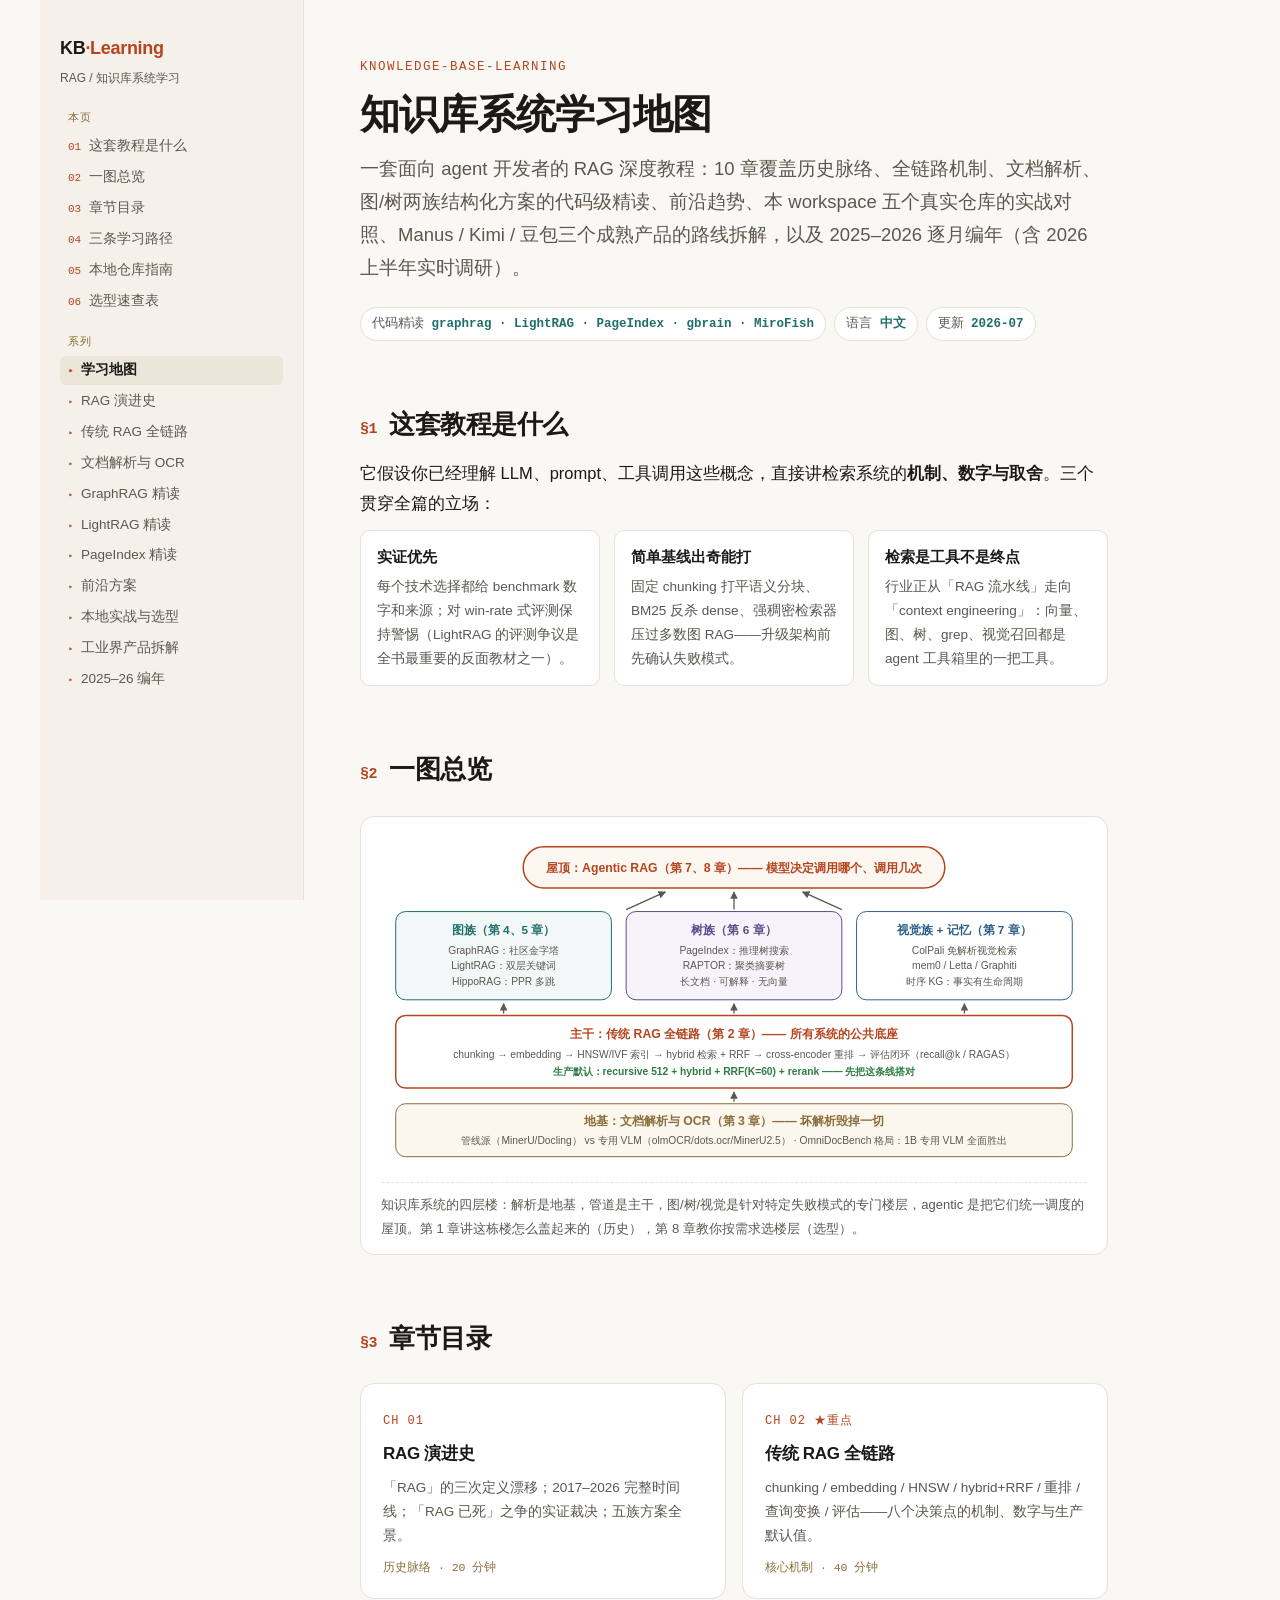
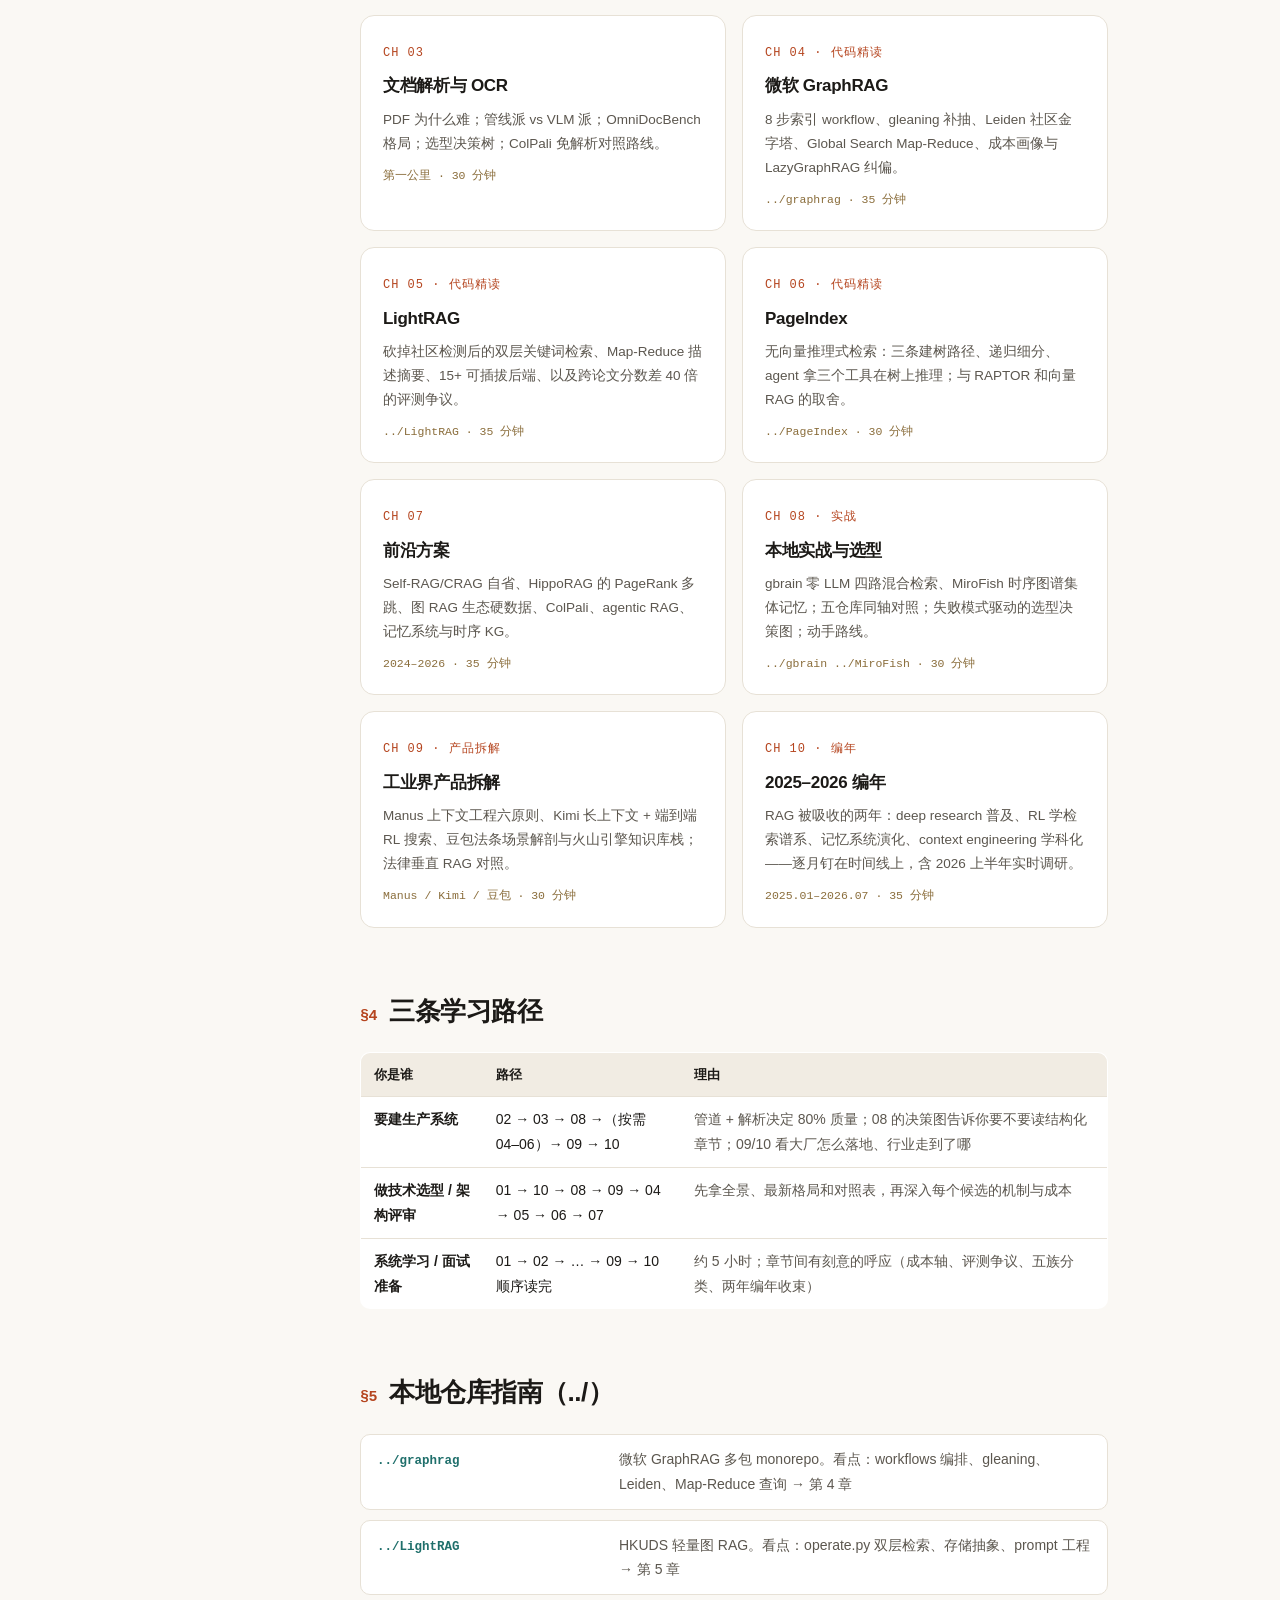
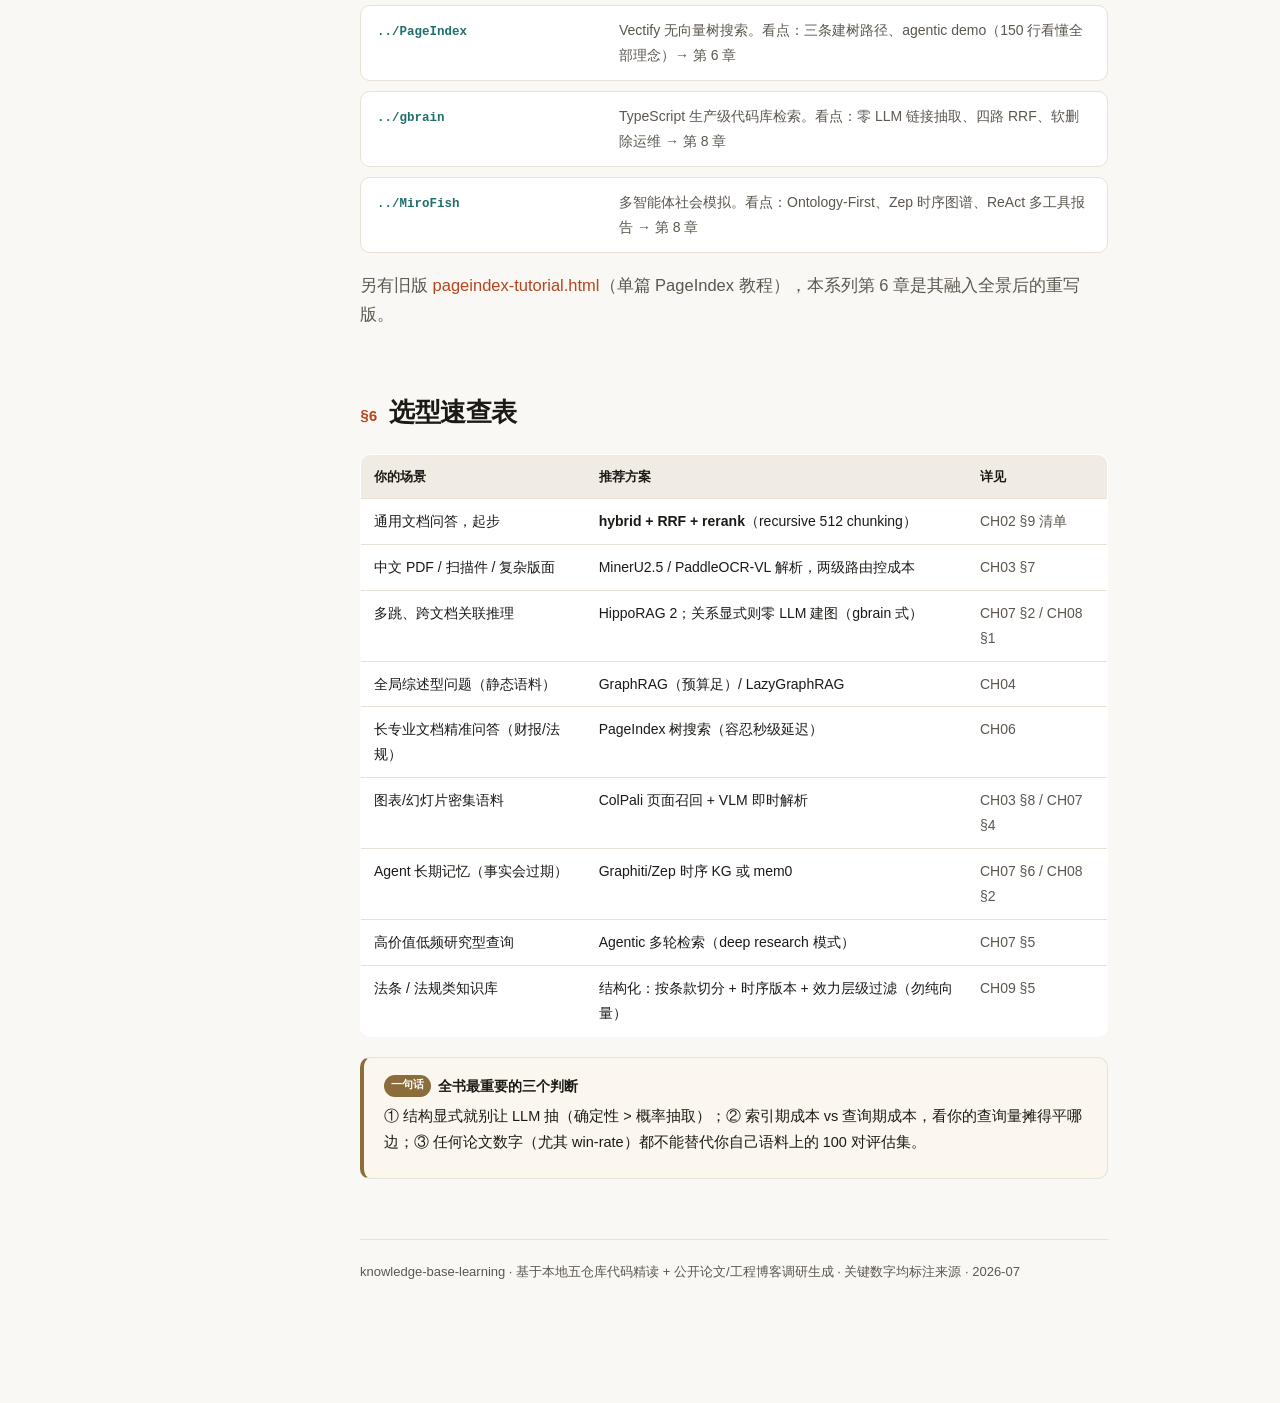
==== index.html @ d6825b58 "knowledge-base-learning: RAG 系统学习教程 v1（10 章 HTML 系列） - 学习地图 + 10 章：演进史 / 全链路 / 文档解析 OCR / GraphRAG·L" ====
<!DOCTYPE html>
<html lang="zh-CN">
<head>
<meta charset="UTF-8" />
<meta name="viewport" content="width=device-width, initial-scale=1.0" />
<title>知识库系统学习地图 —— RAG 全景：管道、图、树、视觉与记忆</title>
<link rel="stylesheet" href="assets/style.css" />
</head>
<body>
<div class="wrap">
<nav class="toc">
  <div class="brand">KB<b>·Learning</b></div>
  <div class="tag">RAG / 知识库系统学习</div>
  <div class="grp">本页</div>
  <ol>
    <li><a href="#about">这套教程是什么</a></li>
    <li><a href="#atlas">一图总览</a></li>
    <li><a href="#chapters">章节目录</a></li>
    <li><a href="#paths">三条学习路径</a></li>
    <li><a href="#repos">本地仓库指南</a></li>
    <li><a href="#cheat">选型速查表</a></li>
  </ol>
  <div class="grp">系列</div>
  <ol class="chapters">
    <li><a href="index.html" class="cur">学习地图</a></li>
    <li><a href="01-history.html">RAG 演进史</a></li>
    <li><a href="02-pipeline.html">传统 RAG 全链路</a></li>
    <li><a href="03-parsing.html">文档解析与 OCR</a></li>
    <li><a href="04-graphrag.html">GraphRAG 精读</a></li>
    <li><a href="05-lightrag.html">LightRAG 精读</a></li>
    <li><a href="06-pageindex.html">PageIndex 精读</a></li>
    <li><a href="07-frontier.html">前沿方案</a></li>
    <li><a href="08-practice.html">本地实战与选型</a></li>
    <li><a href="09-industry.html">工业界产品拆解</a></li>
    <li><a href="10-recent.html">2025–26 编年</a></li>
  </ol>
</nav>
<main>
<header class="hero">
  <div class="kicker">knowledge-base-learning</div>
  <h1>知识库系统学习地图</h1>
  <p class="lead">一套面向 agent 开发者的 RAG 深度教程：10 章覆盖历史脉络、全链路机制、文档解析、图/树两族结构化方案的代码级精读、前沿趋势、本 workspace 五个真实仓库的实战对照、Manus / Kimi / 豆包三个成熟产品的路线拆解，以及 2025–2026 逐月编年（含 2026 上半年实时调研）。</p>
  <div class="pills">
    <span class="pill">代码精读 <b>graphrag · LightRAG · PageIndex · gbrain · MiroFish</b></span>
    <span class="pill">语言 <b>中文</b></span>
    <span class="pill">更新 <b>2026-07</b></span>
  </div>
</header>

<section id="about">
  <h2><span class="n">§1</span>这套教程是什么</h2>
  <p>它假设你已经理解 LLM、prompt、工具调用这些概念，直接讲检索系统的<b>机制、数字与取舍</b>。三个贯穿全篇的立场：</p>
  <div class="three">
    <div class="mini"><div class="h">实证优先</div><p>每个技术选择都给 benchmark 数字和来源；对 win-rate 式评测保持警惕（LightRAG 的评测争议是全书最重要的反面教材之一）。</p></div>
    <div class="mini"><div class="h">简单基线出奇能打</div><p>固定 chunking 打平语义分块、BM25 反杀 dense、强稠密检索器压过多数图 RAG——升级架构前先确认失败模式。</p></div>
    <div class="mini"><div class="h">检索是工具不是终点</div><p>行业正从「RAG 流水线」走向「context engineering」：向量、图、树、grep、视觉召回都是 agent 工具箱里的一把工具。</p></div>
  </div>
</section>

<section id="atlas">
  <h2><span class="n">§2</span>一图总览</h2>
  <figure class="diagram">
    <svg viewBox="0 0 720 340" xmlns="http://www.w3.org/2000/svg" font-family="-apple-system,'PingFang SC',sans-serif">
      <defs><marker id="arI" viewBox="0 0 10 10" refX="9" refY="5" markerWidth="6" markerHeight="6" orient="auto-start-reverse"><path d="M0,0 L10,5 L0,10 z" fill="#5c574f"/></marker></defs>
      <!-- base layer -->
      <rect x="15" y="270" width="690" height="54" rx="10" fill="#fbf7ee" stroke="#8a6d3b"/>
      <text x="360" y="292" text-anchor="middle" font-size="12.5" font-weight="800" fill="#8a6d3b">地基：文档解析与 OCR（第 3 章）—— 坏解析毁掉一切</text>
      <text x="360" y="311" text-anchor="middle" font-size="10.5" fill="#5c574f">管线派（MinerU/Docling） vs 专用 VLM（olmOCR/dots.ocr/MinerU2.5） · OmniDocBench 格局：1B 专用 VLM 全面胜出</text>
      <!-- pipeline layer -->
      <rect x="15" y="180" width="690" height="74" rx="10" fill="#fff" stroke="#b5451f" stroke-width="1.5"/>
      <text x="360" y="203" text-anchor="middle" font-size="12.5" font-weight="800" fill="#b5451f">主干：传统 RAG 全链路（第 2 章）—— 所有系统的公共底座</text>
      <text x="360" y="223" text-anchor="middle" font-size="10.5" fill="#5c574f">chunking → embedding → HNSW/IVF 索引 → hybrid 检索 + RRF → cross-encoder 重排 → 评估闭环（recall@k / RAGAS）</text>
      <text x="360" y="241" text-anchor="middle" font-size="10.5" fill="#2f7d43" font-weight="700">生产默认：recursive 512 + hybrid + RRF(K=60) + rerank —— 先把这条线搭对</text>
      <!-- structural layer -->
      <rect x="15" y="74" width="220" height="90" rx="10" fill="#f2f8f7" stroke="#1f6f6b"/>
      <text x="125" y="97" text-anchor="middle" font-size="12" font-weight="800" fill="#1f6f6b">图族（第 4、5 章）</text>
      <text x="125" y="117" text-anchor="middle" font-size="10.5" fill="#5c574f">GraphRAG：社区金字塔</text>
      <text x="125" y="133" text-anchor="middle" font-size="10.5" fill="#5c574f">LightRAG：双层关键词</text>
      <text x="125" y="149" text-anchor="middle" font-size="10.5" fill="#5c574f">HippoRAG：PPR 多跳</text>
      <rect x="250" y="74" width="220" height="90" rx="10" fill="#f6f4fa" stroke="#5b4a8a"/>
      <text x="360" y="97" text-anchor="middle" font-size="12" font-weight="800" fill="#5b4a8a">树族（第 6 章）</text>
      <text x="360" y="117" text-anchor="middle" font-size="10.5" fill="#5c574f">PageIndex：推理树搜索</text>
      <text x="360" y="133" text-anchor="middle" font-size="10.5" fill="#5c574f">RAPTOR：聚类摘要树</text>
      <text x="360" y="149" text-anchor="middle" font-size="10.5" fill="#5c574f">长文档 · 可解释 · 无向量</text>
      <rect x="485" y="74" width="220" height="90" rx="10" fill="#fff" stroke="#2b5f8a"/>
      <text x="595" y="97" text-anchor="middle" font-size="12" font-weight="800" fill="#2b5f8a">视觉族 + 记忆（第 7 章）</text>
      <text x="595" y="117" text-anchor="middle" font-size="10.5" fill="#5c574f">ColPali 免解析视觉检索</text>
      <text x="595" y="133" text-anchor="middle" font-size="10.5" fill="#5c574f">mem0 / Letta / Graphiti</text>
      <text x="595" y="149" text-anchor="middle" font-size="10.5" fill="#5c574f">时序 KG：事实有生命周期</text>
      <!-- agentic top -->
      <rect x="145" y="8" width="430" height="42" rx="21" fill="#fdf7f2" stroke="#b5451f" stroke-width="1.5"/>
      <text x="360" y="34" text-anchor="middle" font-size="12.5" font-weight="800" fill="#b5451f">屋顶：Agentic RAG（第 7、8 章）—— 模型决定调用哪个、调用几次</text>
      <line x1="125" y1="178" x2="125" y2="168" stroke="#5c574f" stroke-width="1.3" marker-end="url(#arI)"/>
      <line x1="360" y1="178" x2="360" y2="168" stroke="#5c574f" stroke-width="1.3" marker-end="url(#arI)"/>
      <line x1="595" y1="178" x2="595" y2="168" stroke="#5c574f" stroke-width="1.3" marker-end="url(#arI)"/>
      <line x1="360" y1="268" x2="360" y2="258" stroke="#5c574f" stroke-width="1.3" marker-end="url(#arI)"/>
      <line x1="250" y1="72" x2="290" y2="54" stroke="#5c574f" stroke-width="1.3" marker-end="url(#arI)"/>
      <line x1="360" y1="72" x2="360" y2="54" stroke="#5c574f" stroke-width="1.3" marker-end="url(#arI)"/>
      <line x1="470" y1="72" x2="430" y2="54" stroke="#5c574f" stroke-width="1.3" marker-end="url(#arI)"/>
    </svg>
    <figcaption>知识库系统的四层楼：解析是地基，管道是主干，图/树/视觉是针对特定失败模式的专门楼层，agentic 是把它们统一调度的屋顶。第 1 章讲这栋楼怎么盖起来的（历史），第 8 章教你按需求选楼层（选型）。</figcaption>
  </figure>
</section>

<section id="chapters">
  <h2><span class="n">§3</span>章节目录</h2>
  <div class="chapgrid">
    <a class="chap" href="01-history.html"><span class="no">CH 01</span><div class="h">RAG 演进史</div><p>「RAG」的三次定义漂移；2017–2026 完整时间线；「RAG 已死」之争的实证裁决；五族方案全景。</p><div class="meta">历史脉络 · 20 分钟</div></a>
    <a class="chap" href="02-pipeline.html"><span class="no">CH 02 ★重点</span><div class="h">传统 RAG 全链路</div><p>chunking / embedding / HNSW / hybrid+RRF / 重排 / 查询变换 / 评估——八个决策点的机制、数字与生产默认值。</p><div class="meta">核心机制 · 40 分钟</div></a>
    <a class="chap" href="03-parsing.html"><span class="no">CH 03</span><div class="h">文档解析与 OCR</div><p>PDF 为什么难；管线派 vs VLM 派；OmniDocBench 格局；选型决策树；ColPali 免解析对照路线。</p><div class="meta">第一公里 · 30 分钟</div></a>
    <a class="chap" href="04-graphrag.html"><span class="no">CH 04 · 代码精读</span><div class="h">微软 GraphRAG</div><p>8 步索引 workflow、gleaning 补抽、Leiden 社区金字塔、Global Search Map-Reduce、成本画像与 LazyGraphRAG 纠偏。</p><div class="meta">../graphrag · 35 分钟</div></a>
    <a class="chap" href="05-lightrag.html"><span class="no">CH 05 · 代码精读</span><div class="h">LightRAG</div><p>砍掉社区检测后的双层关键词检索、Map-Reduce 描述摘要、15+ 可插拔后端、以及跨论文分数差 40 倍的评测争议。</p><div class="meta">../LightRAG · 35 分钟</div></a>
    <a class="chap" href="06-pageindex.html"><span class="no">CH 06 · 代码精读</span><div class="h">PageIndex</div><p>无向量推理式检索：三条建树路径、递归细分、agent 拿三个工具在树上推理；与 RAPTOR 和向量 RAG 的取舍。</p><div class="meta">../PageIndex · 30 分钟</div></a>
    <a class="chap" href="07-frontier.html"><span class="no">CH 07</span><div class="h">前沿方案</div><p>Self-RAG/CRAG 自省、HippoRAG 的 PageRank 多跳、图 RAG 生态硬数据、ColPali、agentic RAG、记忆系统与时序 KG。</p><div class="meta">2024–2026 · 35 分钟</div></a>
    <a class="chap" href="08-practice.html"><span class="no">CH 08 · 实战</span><div class="h">本地实战与选型</div><p>gbrain 零 LLM 四路混合检索、MiroFish 时序图谱集体记忆；五仓库同轴对照；失败模式驱动的选型决策图；动手路线。</p><div class="meta">../gbrain ../MiroFish · 30 分钟</div></a>
    <a class="chap" href="09-industry.html"><span class="no">CH 09 · 产品拆解</span><div class="h">工业界产品拆解</div><p>Manus 上下文工程六原则、Kimi 长上下文 + 端到端 RL 搜索、豆包法条场景解剖与火山引擎知识库栈；法律垂直 RAG 对照。</p><div class="meta">Manus / Kimi / 豆包 · 30 分钟</div></a>
    <a class="chap" href="10-recent.html"><span class="no">CH 10 · 编年</span><div class="h">2025–2026 编年</div><p>RAG 被吸收的两年：deep research 普及、RL 学检索谱系、记忆系统演化、context engineering 学科化——逐月钉在时间线上，含 2026 上半年实时调研。</p><div class="meta">2025.01–2026.07 · 35 分钟</div></a>
  </div>
</section>

<section id="paths">
  <h2><span class="n">§4</span>三条学习路径</h2>
  <table>
    <tr><th>你是谁</th><th>路径</th><th>理由</th></tr>
    <tr><td><b>要建生产系统</b></td><td>02 → 03 → 08 →（按需 04–06）→ 09 → 10</td><td class="vs">管道 + 解析决定 80% 质量；08 的决策图告诉你要不要读结构化章节；09/10 看大厂怎么落地、行业走到了哪</td></tr>
    <tr><td><b>做技术选型 / 架构评审</b></td><td>01 → 10 → 08 → 09 → 04 → 05 → 06 → 07</td><td class="vs">先拿全景、最新格局和对照表，再深入每个候选的机制与成本</td></tr>
    <tr><td><b>系统学习 / 面试准备</b></td><td>01 → 02 → … → 09 → 10 顺序读完</td><td class="vs">约 5 小时；章节间有刻意的呼应（成本轴、评测争议、五族分类、两年编年收束）</td></tr>
  </table>
</section>

<section id="repos">
  <h2><span class="n">§5</span>本地仓库指南（../）</h2>
  <div class="filemap">
    <div class="f"><span class="p">../graphrag</span><span class="d">微软 GraphRAG 多包 monorepo。看点：workflows 编排、gleaning、Leiden、Map-Reduce 查询 → 第 4 章</span></div>
    <div class="f"><span class="p">../LightRAG</span><span class="d">HKUDS 轻量图 RAG。看点：operate.py 双层检索、存储抽象、prompt 工程 → 第 5 章</span></div>
    <div class="f"><span class="p">../PageIndex</span><span class="d">Vectify 无向量树搜索。看点：三条建树路径、agentic demo（150 行看懂全部理念）→ 第 6 章</span></div>
    <div class="f"><span class="p">../gbrain</span><span class="d">TypeScript 生产级代码库检索。看点：零 LLM 链接抽取、四路 RRF、软删除运维 → 第 8 章</span></div>
    <div class="f"><span class="p">../MiroFish</span><span class="d">多智能体社会模拟。看点：Ontology-First、Zep 时序图谱、ReAct 多工具报告 → 第 8 章</span></div>
  </div>
  <p class="sub">另有旧版 <a href="../pageindex-tutorial.html">pageindex-tutorial.html</a>（单篇 PageIndex 教程），本系列第 6 章是其融入全景后的重写版。</p>
</section>

<section id="cheat">
  <h2><span class="n">§6</span>选型速查表</h2>
  <table>
    <tr><th>你的场景</th><th>推荐方案</th><th>详见</th></tr>
    <tr><td>通用文档问答，起步</td><td><b>hybrid + RRF + rerank</b>（recursive 512 chunking）</td><td class="vs">CH02 §9 清单</td></tr>
    <tr><td>中文 PDF / 扫描件 / 复杂版面</td><td>MinerU2.5 / PaddleOCR-VL 解析，两级路由控成本</td><td class="vs">CH03 §7</td></tr>
    <tr><td>多跳、跨文档关联推理</td><td>HippoRAG 2；关系显式则零 LLM 建图（gbrain 式）</td><td class="vs">CH07 §2 / CH08 §1</td></tr>
    <tr><td>全局综述型问题（静态语料）</td><td>GraphRAG（预算足）/ LazyGraphRAG</td><td class="vs">CH04</td></tr>
    <tr><td>长专业文档精准问答（财报/法规）</td><td>PageIndex 树搜索（容忍秒级延迟）</td><td class="vs">CH06</td></tr>
    <tr><td>图表/幻灯片密集语料</td><td>ColPali 页面召回 + VLM 即时解析</td><td class="vs">CH03 §8 / CH07 §4</td></tr>
    <tr><td>Agent 长期记忆（事实会过期）</td><td>Graphiti/Zep 时序 KG 或 mem0</td><td class="vs">CH07 §6 / CH08 §2</td></tr>
    <tr><td>高价值低频研究型查询</td><td>Agentic 多轮检索（deep research 模式）</td><td class="vs">CH07 §5</td></tr>
    <tr><td>法条 / 法规类知识库</td><td>结构化：按条款切分 + 时序版本 + 效力层级过滤（勿纯向量）</td><td class="vs">CH09 §5</td></tr>
  </table>
  <div class="box key">
    <div class="t"><span class="ic">一句话</span>全书最重要的三个判断</div>
    <p>① 结构显式就别让 LLM 抽（确定性 &gt; 概率抽取）；② 索引期成本 vs 查询期成本，看你的查询量摊得平哪边；③ 任何论文数字（尤其 win-rate）都不能替代你自己语料上的 100 对评估集。</p>
  </div>
</section>

<footer>knowledge-base-learning · 基于本地五仓库代码精读 + 公开论文/工程博客调研生成 · 关键数字均标注来源 · 2026-07</footer>
</main>
</div>
</body>
</html>
---- assets/style.css ----
/* knowledge-base-learning 系列共享样式 —— 暖纸色编辑风格 */
:root{
  --bg:#faf8f4; --paper:#ffffff; --ink:#1c1a17; --sub:#5c574f;
  --line:#e7e1d6; --accent:#b5451f; --accent2:#1f6f6b; --code-bg:#1e1b18;
  --code-ink:#f3ede2; --tag:#8a6d3b; --ok:#2f7d43; --warn:#a4551a;
  --violet:#5b4a8a; --blue:#2b5f8a;
  --mono:'SFMono-Regular',Consolas,'Liberation Mono',Menlo,monospace;
  --sans:-apple-system,BlinkMacSystemFont,'Segoe UI','PingFang SC','Hiragino Sans GB','Microsoft YaHei',sans-serif;
}
*{box-sizing:border-box}
html{scroll-behavior:smooth}
body{margin:0;background:var(--bg);color:var(--ink);font-family:var(--sans);
  line-height:1.78;font-size:16.5px;-webkit-font-smoothing:antialiased}
a{color:var(--accent);text-decoration:none}
a:hover{text-decoration:underline}
.wrap{display:grid;grid-template-columns:264px 1fr;max-width:1200px;margin:0 auto;gap:0}

/* ---------- 侧边导航 ---------- */
nav.toc{position:sticky;top:0;align-self:start;height:100vh;overflow-y:auto;
  padding:32px 20px 60px;border-right:1px solid var(--line);background:#f5f1ea}
nav.toc .brand{font-weight:800;font-size:18px;letter-spacing:-.3px;margin-bottom:4px}
nav.toc .brand b{color:var(--accent)}
nav.toc .brand a{color:inherit}
nav.toc .tag{font-size:12px;color:var(--sub);margin-bottom:20px}
nav.toc .grp{font-family:var(--mono);font-size:10.5px;letter-spacing:1.2px;text-transform:uppercase;
  color:var(--tag);margin:18px 0 4px;padding-left:8px}
nav.toc ol{list-style:none;padding:0;margin:0;counter-reset:c}
nav.toc li{counter-increment:c;margin:2px 0}
nav.toc ol a{display:block;color:var(--sub);font-size:13.5px;padding:5px 8px;border-radius:6px;line-height:1.4}
nav.toc ol a::before{content:counter(c,decimal-leading-zero);color:var(--accent);font-family:var(--mono);font-size:11px;margin-right:8px}
nav.toc ol a:hover{background:#ece5da;color:var(--ink);text-decoration:none}
nav.toc ol a.cur{background:#ece5da;color:var(--ink);font-weight:700}
nav.toc .chapters a::before{content:"▸";font-size:10px}

/* ---------- 正文 ---------- */
main{padding:56px 56px 120px;max-width:860px}
header.hero{margin-bottom:48px}
header.hero .kicker{font-family:var(--mono);font-size:12.5px;letter-spacing:1.5px;
  text-transform:uppercase;color:var(--accent);margin-bottom:14px}
header.hero h1{font-size:40px;line-height:1.12;letter-spacing:-1px;margin:0 0 16px;font-weight:800}
header.hero p.lead{font-size:18.5px;color:var(--sub);margin:0}
.pills{display:flex;flex-wrap:wrap;gap:8px;margin-top:22px}
.pill{font-size:12.5px;font-family:var(--mono);background:var(--paper);border:1px solid var(--line);
  padding:5px 11px;border-radius:99px;color:var(--sub)}
.pill b{color:var(--accent2)}
section{margin:52px 0;scroll-margin-top:24px}
section h2{font-size:26px;letter-spacing:-.5px;margin:0 0 8px;padding-top:8px;font-weight:800}
section h2 .n{font-family:var(--mono);font-size:15px;color:var(--accent);margin-right:12px;font-weight:600}
section h3{font-size:19px;margin:30px 0 8px;font-weight:700}
section h4{font-size:16px;margin:22px 0 6px;font-weight:700;color:var(--accent2)}
p{margin:12px 0}
.sub{color:var(--sub)}
hr{border:none;border-top:1px solid var(--line);margin:44px 0}
code{font-family:var(--mono);font-size:.88em;background:#efe9df;padding:2px 6px;border-radius:5px;color:#7a3d16}
pre{background:var(--code-bg);color:var(--code-ink);border-radius:12px;padding:18px 20px;
  overflow-x:auto;font-family:var(--mono);font-size:13px;line-height:1.65;margin:16px 0;
  border:1px solid #000}
pre code{background:none;color:inherit;padding:0;font-size:inherit}
pre .src{display:block;color:#8a8172;font-size:11.5px;margin-bottom:10px;
  border-bottom:1px solid #37322c;padding-bottom:8px}
.cm{color:#8a8172}.kw{color:#e0995e}.st{color:#9ecb8a}.fn{color:#7db4d8}.nm{color:#d98ab0}

/* ---------- 提示框 ---------- */
.box{border:1px solid var(--line);border-left:4px solid var(--accent);background:var(--paper);
  border-radius:10px;padding:16px 20px;margin:20px 0}
.box.tip{border-left-color:var(--accent2)}
.box.warn{border-left-color:var(--warn)}
.box.key{border-left-color:var(--tag);background:#fbf7ee}
.box .t{font-weight:700;font-size:14px;margin-bottom:4px;display:flex;align-items:center;gap:7px}
.box .t .ic{font-family:var(--mono);font-size:11px;background:var(--accent);color:#fff;
  padding:1px 7px;border-radius:99px}
.box.tip .t .ic{background:var(--accent2)}
.box.warn .t .ic{background:var(--warn)}
.box.key .t .ic{background:var(--tag)}
.box p{font-size:14.5px;margin:6px 0}

/* ---------- 表格 ---------- */
table{border-collapse:collapse;width:100%;margin:18px 0;font-size:14px;background:var(--paper);
  border:1px solid var(--line);border-radius:10px;overflow:hidden}
th,td{text-align:left;padding:10px 13px;border-bottom:1px solid var(--line);vertical-align:top}
th{background:#f1ece3;font-weight:700;font-size:13px;white-space:nowrap}
tr:last-child td{border-bottom:none}
td.vs{color:var(--sub)}
.good{color:var(--ok);font-weight:600}.bad{color:var(--accent);font-weight:600}.mid{color:var(--tag);font-weight:600}

/* ---------- 流程步骤 ---------- */
.flow{background:var(--paper);border:1px solid var(--line);border-radius:14px;padding:26px 22px;margin:22px 0}
.flow .cap{font-size:13px;color:var(--sub);margin-top:14px;border-top:1px dashed var(--line);padding-top:12px}
.step{display:flex;gap:16px;align-items:flex-start;padding:14px 0;position:relative}
.step:not(:last-child)::after{content:"";position:absolute;left:19px;top:44px;bottom:-14px;
  width:2px;background:var(--line)}
.step .dot{flex:0 0 40px;height:40px;border-radius:50%;background:var(--accent);color:#fff;
  display:flex;align-items:center;justify-content:center;font-weight:700;font-family:var(--mono);
  font-size:14px;z-index:1}
.step.alt .dot{background:var(--accent2)}
.step .body{flex:1;padding-top:6px}
.step .body b{font-size:15.5px}
.step .body .d{color:var(--sub);font-size:14px;margin-top:2px}
.step .body .fnm{font-family:var(--mono);font-size:12px;color:var(--tag)}

/* ---------- SVG 图表容器 ---------- */
figure.diagram{background:var(--paper);border:1px solid var(--line);border-radius:14px;
  padding:22px 20px 14px;margin:24px 0}
figure.diagram svg{width:100%;height:auto;display:block}
figure.diagram figcaption{font-size:13px;color:var(--sub);margin-top:10px;
  border-top:1px dashed var(--line);padding-top:10px}

/* ---------- 文件地图 / 小卡片 ---------- */
.filemap{display:grid;gap:10px;margin:18px 0}
.filemap .f{background:var(--paper);border:1px solid var(--line);border-radius:10px;padding:12px 16px;
  display:grid;grid-template-columns:230px 1fr;gap:12px;align-items:baseline}
.filemap .f .p{font-family:var(--mono);font-size:12.5px;color:var(--accent2);font-weight:600;word-break:break-all}
.filemap .f .d{font-size:14px;color:var(--sub)}
.two{display:grid;grid-template-columns:1fr 1fr;gap:14px}
.three{display:grid;grid-template-columns:1fr 1fr 1fr;gap:14px}
.mini{background:var(--paper);border:1px solid var(--line);border-radius:10px;padding:14px 16px}
.mini .h{font-weight:700;font-size:14.5px;margin-bottom:4px}
.mini .h code{font-size:12.5px}
.mini p{font-size:13.5px;color:var(--sub);margin:4px 0 0}

/* ---------- 章节卡片（index 用） ---------- */
.chapgrid{display:grid;grid-template-columns:1fr 1fr;gap:16px;margin:22px 0}
.chap{background:var(--paper);border:1px solid var(--line);border-radius:14px;padding:20px 22px;
  display:block;color:var(--ink);transition:border-color .15s}
.chap:hover{border-color:var(--accent);text-decoration:none}
.chap .no{font-family:var(--mono);font-size:12px;color:var(--accent);letter-spacing:1px}
.chap .h{font-weight:800;font-size:17px;margin:6px 0 6px;letter-spacing:-.3px}
.chap p{font-size:13.5px;color:var(--sub);margin:0}
.chap .meta{font-family:var(--mono);font-size:11.5px;color:var(--tag);margin-top:10px}

/* ---------- 时间线 ---------- */
.timeline{margin:22px 0;padding-left:6px}
.tl{display:flex;gap:18px;position:relative;padding:0 0 26px 0}
.tl::before{content:"";position:absolute;left:64px;top:8px;bottom:0;width:2px;background:var(--line)}
.tl:last-child::before{display:none}
.tl .yr{flex:0 0 52px;font-family:var(--mono);font-weight:700;font-size:14px;color:var(--accent);text-align:right;padding-top:2px}
.tl .pt{flex:0 0 12px;height:12px;border-radius:50%;background:var(--accent);margin-top:7px;z-index:1;border:2px solid var(--bg)}
.tl.alt .pt{background:var(--accent2)}
.tl .body{flex:1}
.tl .body b{font-size:15.5px}
.tl .body .d{font-size:14px;color:var(--sub);margin-top:2px}

/* ---------- 参考资料 ---------- */
section.refs ul{list-style:none;padding:0;margin:14px 0;counter-reset:r}
section.refs li{font-size:13.5px;line-height:1.6;margin:8px 0;padding-left:34px;position:relative;color:var(--sub)}
section.refs li::before{content:"[" counter(r) "]";counter-increment:r;position:absolute;left:0;top:1px;
  font-family:var(--mono);font-size:11px;color:var(--accent)}
section.refs li a{word-break:break-all}
section.refs .rt{color:var(--ink);font-weight:600}

/* ---------- 上下页导航 ---------- */
.pagenav{display:flex;justify-content:space-between;gap:14px;margin-top:70px;
  border-top:1px solid var(--line);padding-top:24px}
.pagenav a{flex:1;background:var(--paper);border:1px solid var(--line);border-radius:12px;
  padding:14px 18px;color:var(--ink)}
.pagenav a:hover{border-color:var(--accent);text-decoration:none}
.pagenav a .lbl{font-family:var(--mono);font-size:11px;color:var(--sub);letter-spacing:1px}
.pagenav a .ti{font-weight:700;font-size:15px;margin-top:3px}
.pagenav a.next{text-align:right}
footer{color:var(--sub);font-size:13px;border-top:1px solid var(--line);padding-top:20px;margin-top:60px}

@media(max-width:920px){
  .wrap{grid-template-columns:1fr}
  nav.toc{position:static;height:auto;border-right:none;border-bottom:1px solid var(--line)}
  main{padding:32px 22px 80px}
  header.hero h1{font-size:30px}
  .two,.three,.chapgrid,.filemap .f{grid-template-columns:1fr}
}
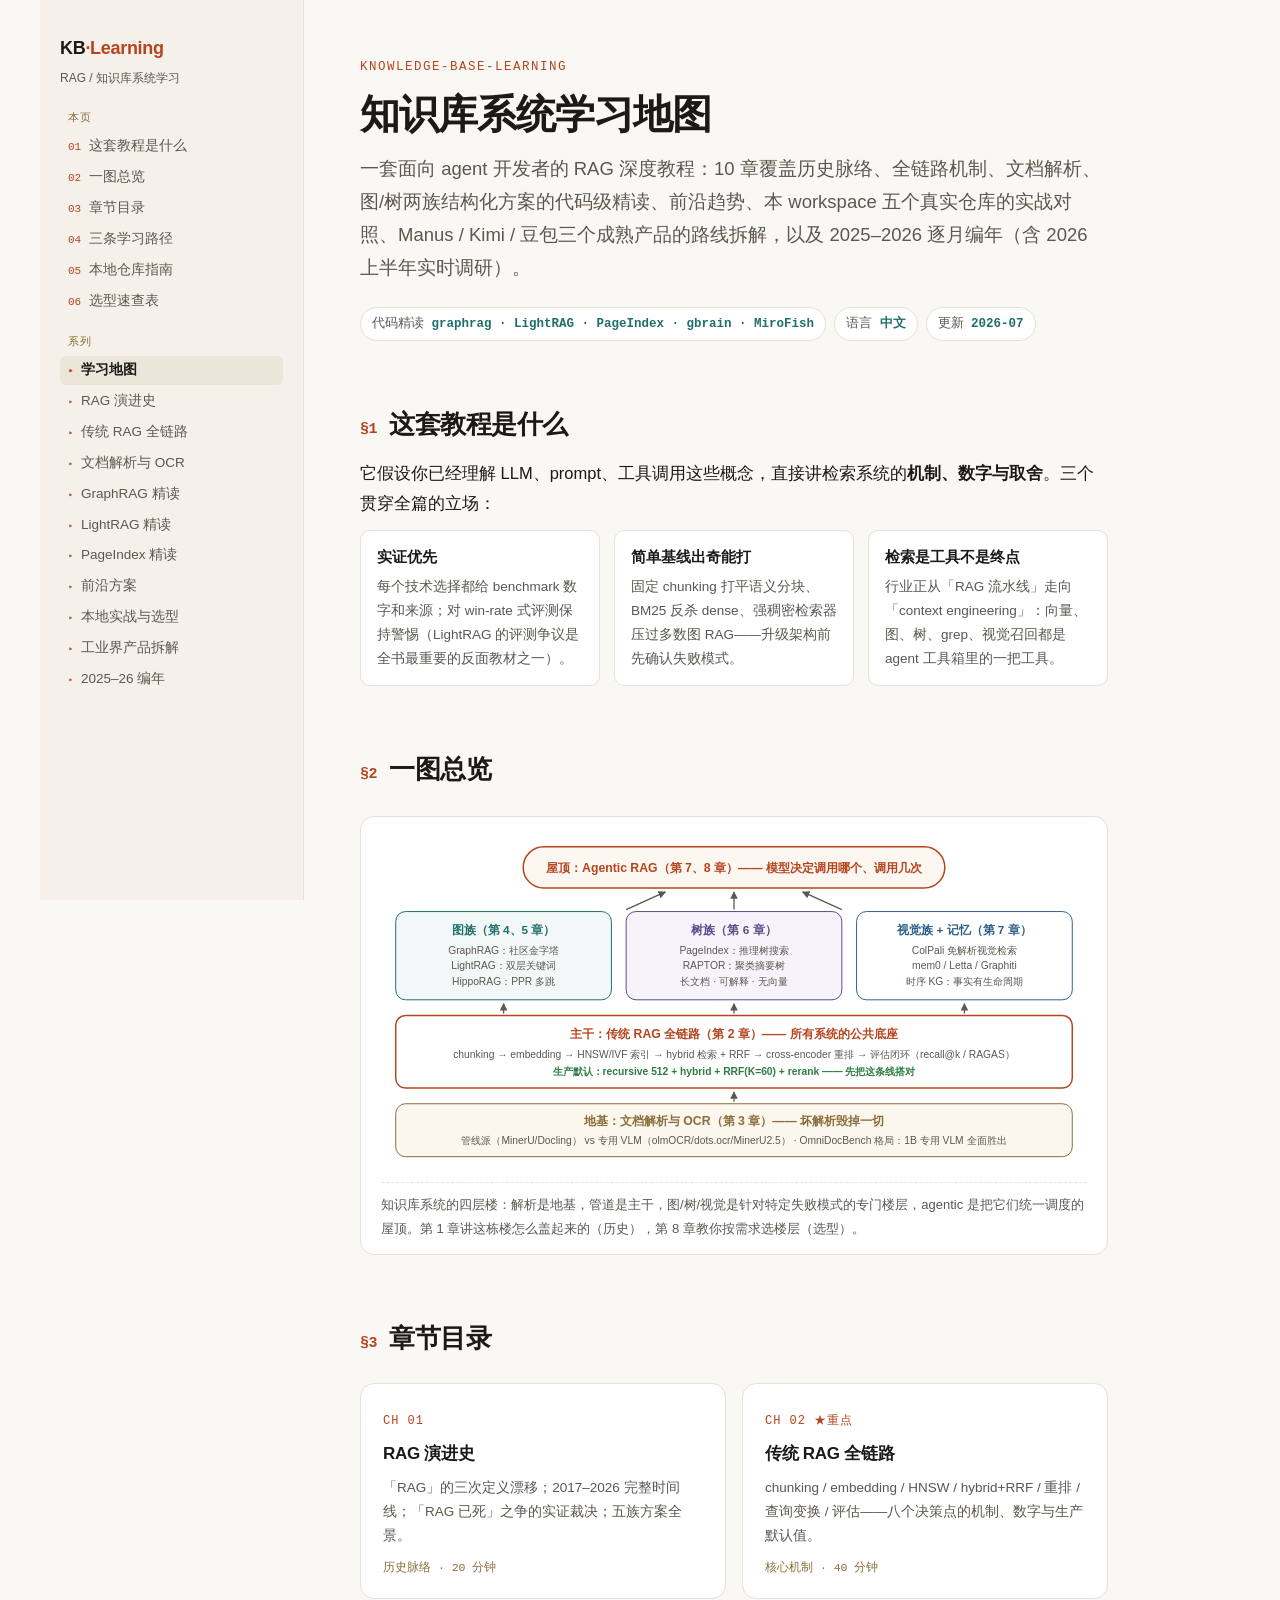
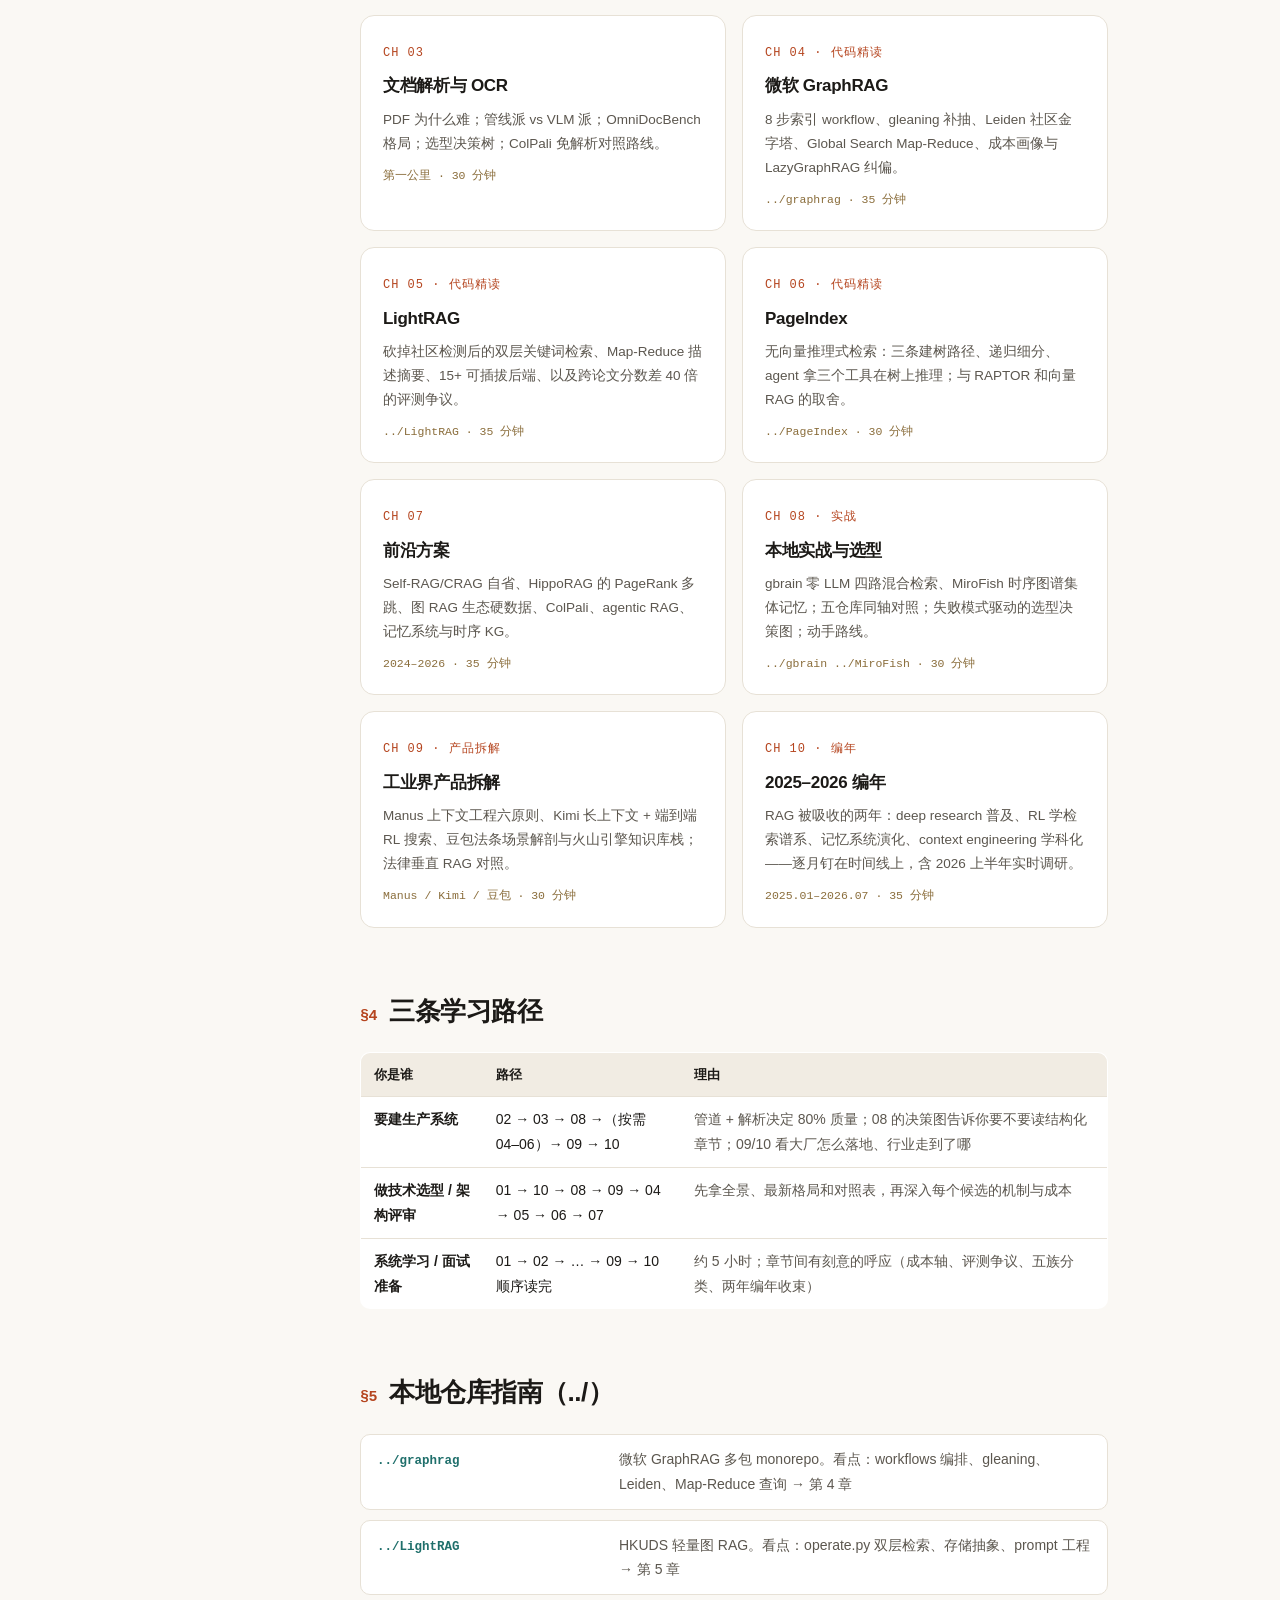
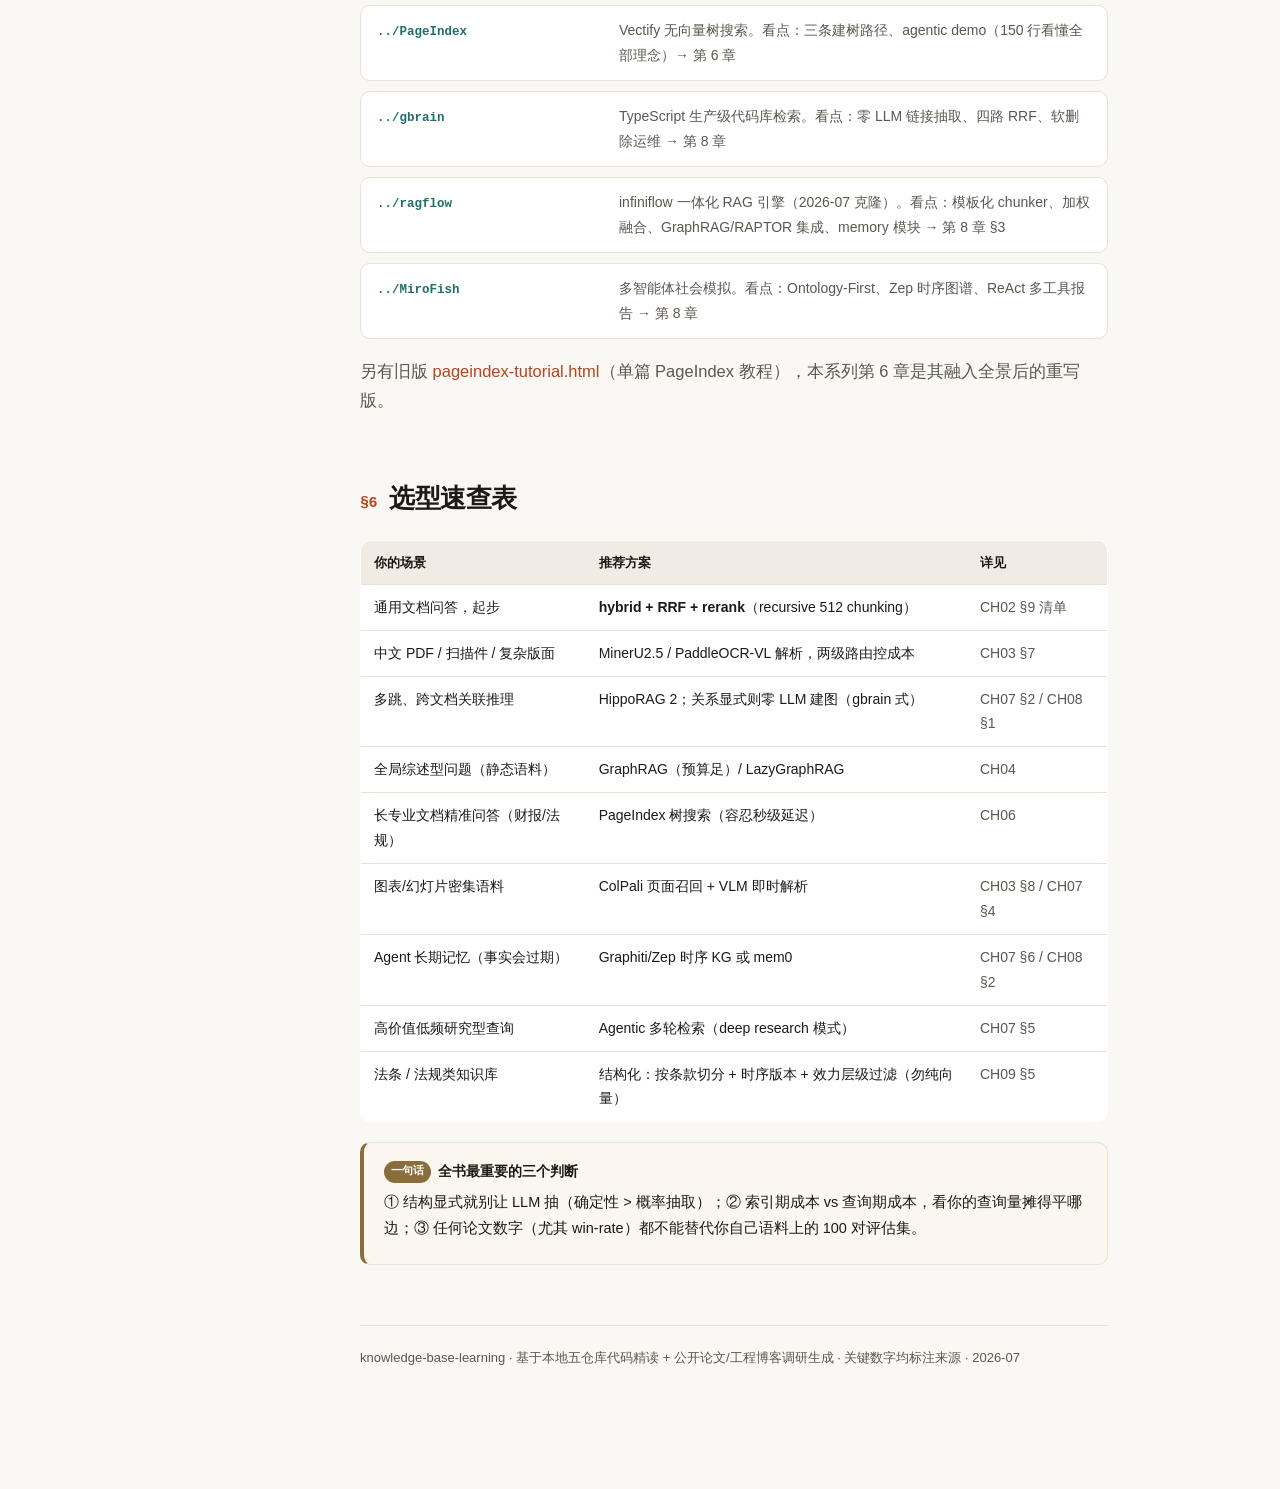
==== commit d88c0d78: "第 8 章新增 §3 RAGFlow 工程集成拆解（../ragflow 代码级） - 章节↔模块映射表：加权融合(非RRF)/DeepDoc/双轨GraphRAG/两级RAPTOR/agent+me" ====
--- a/index.html
+++ b/index.html
@@ -135,6 +135,7 @@
     <div class="f"><span class="p">../LightRAG</span><span class="d">HKUDS 轻量图 RAG。看点：operate.py 双层检索、存储抽象、prompt 工程 → 第 5 章</span></div>
     <div class="f"><span class="p">../PageIndex</span><span class="d">Vectify 无向量树搜索。看点：三条建树路径、agentic demo（150 行看懂全部理念）→ 第 6 章</span></div>
     <div class="f"><span class="p">../gbrain</span><span class="d">TypeScript 生产级代码库检索。看点：零 LLM 链接抽取、四路 RRF、软删除运维 → 第 8 章</span></div>
+    <div class="f"><span class="p">../ragflow</span><span class="d">infiniflow 一体化 RAG 引擎（2026-07 克隆）。看点：模板化 chunker、加权融合、GraphRAG/RAPTOR 集成、memory 模块 → 第 8 章 §3</span></div>
     <div class="f"><span class="p">../MiroFish</span><span class="d">多智能体社会模拟。看点：Ontology-First、Zep 时序图谱、ReAct 多工具报告 → 第 8 章</span></div>
   </div>
   <p class="sub">另有旧版 <a href="../pageindex-tutorial.html">pageindex-tutorial.html</a>（单篇 PageIndex 教程），本系列第 6 章是其融入全景后的重写版。</p>
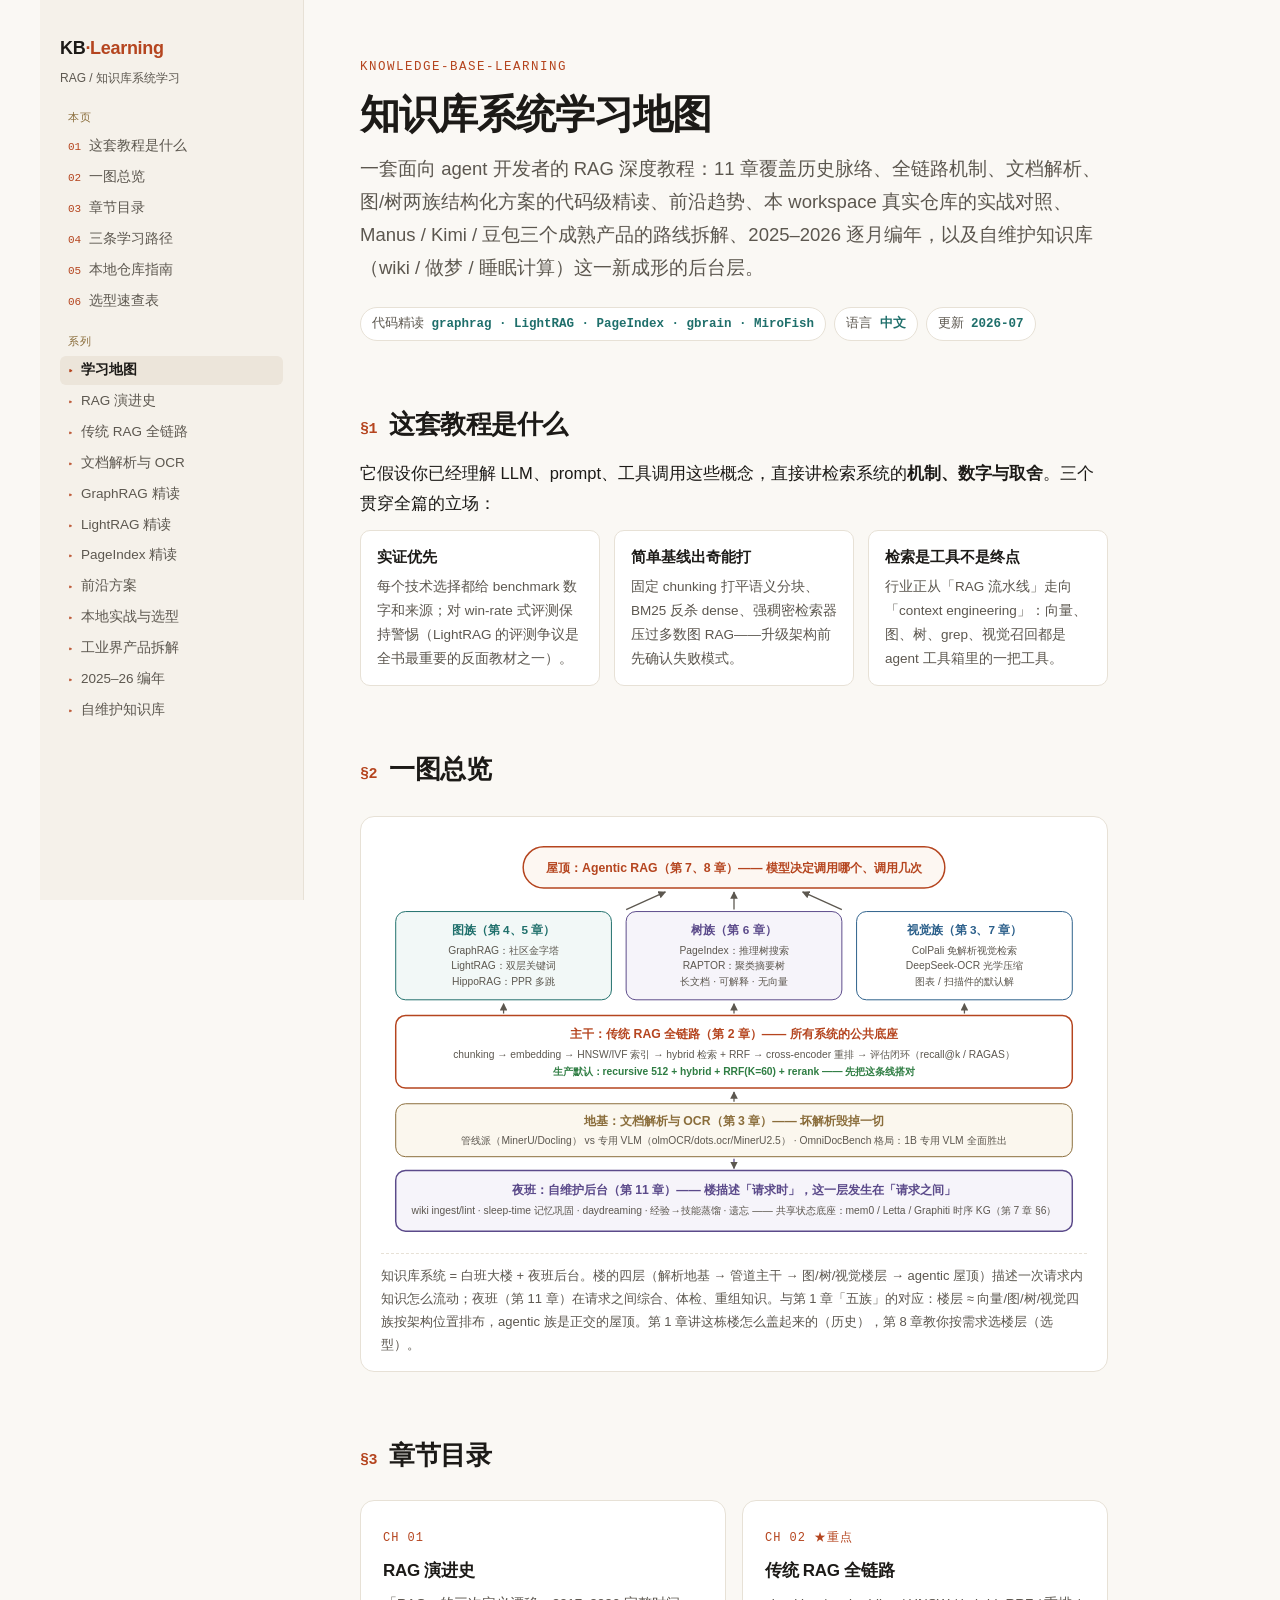
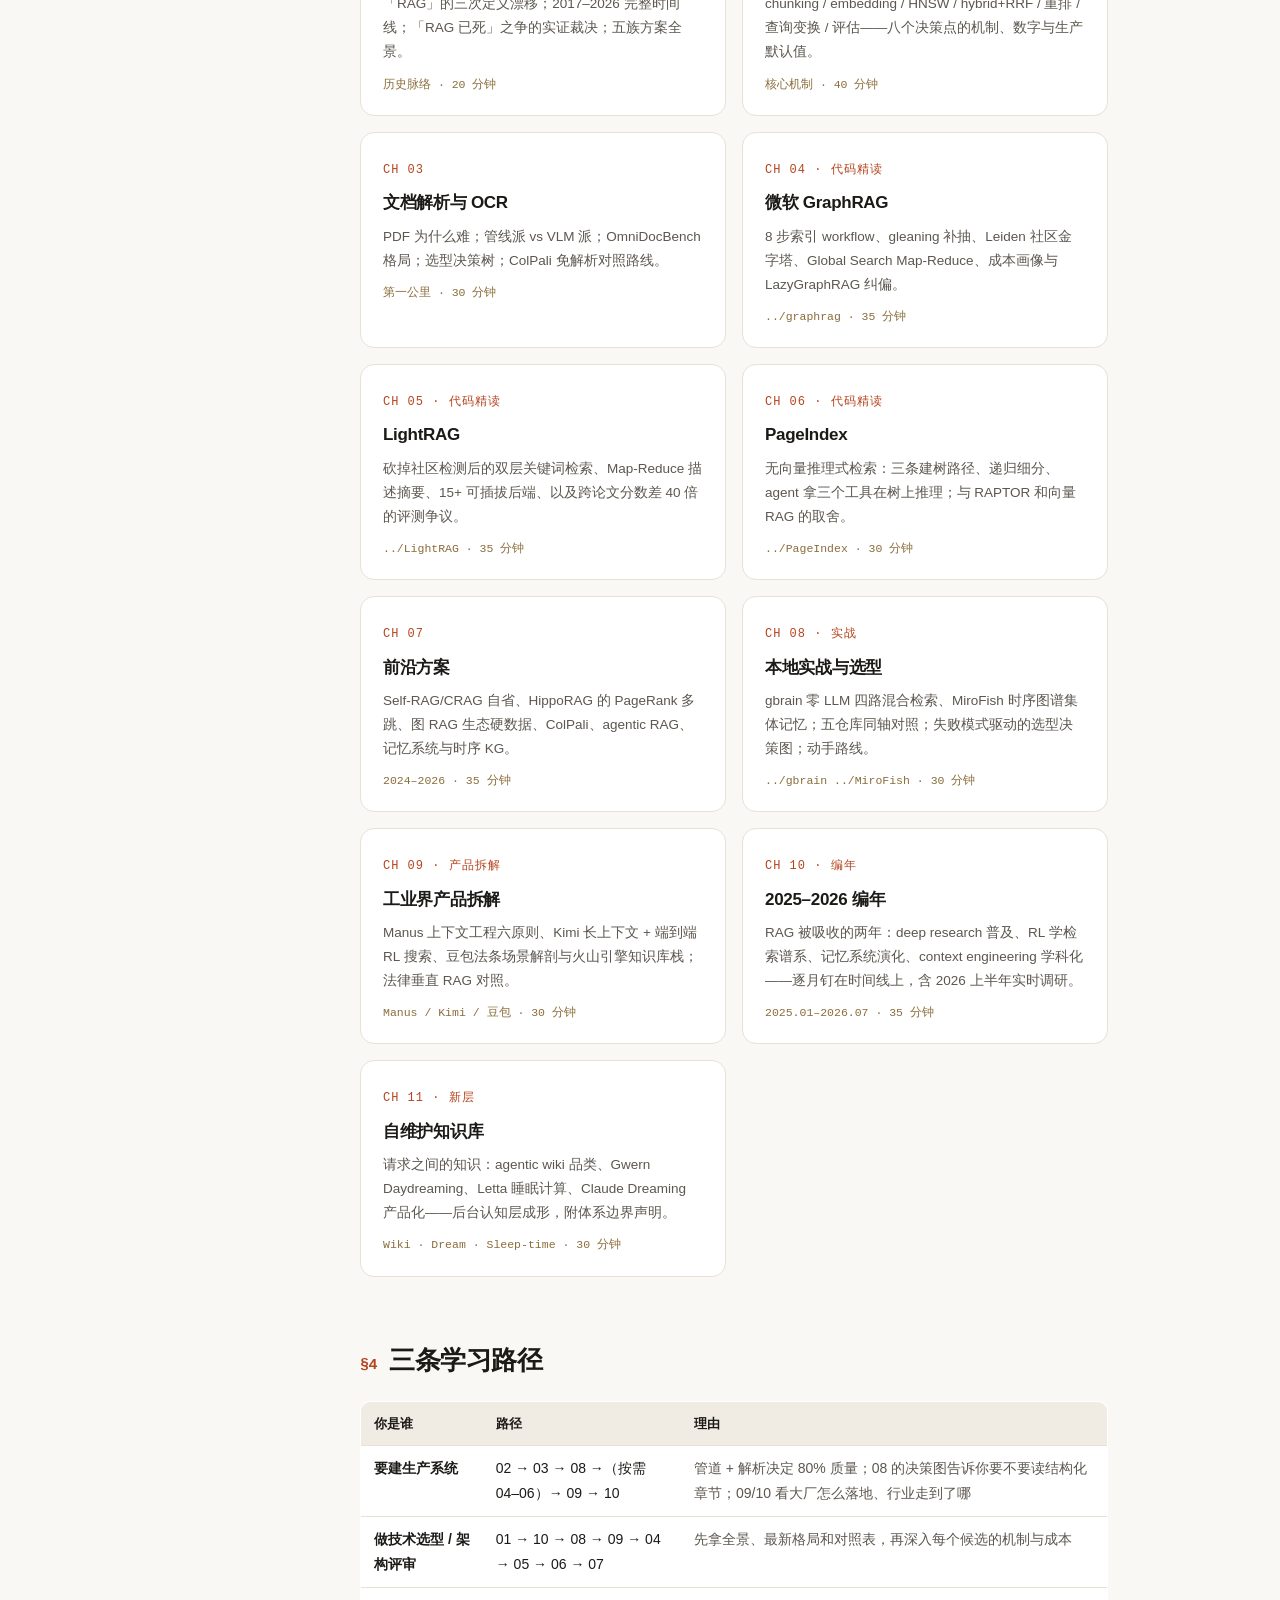
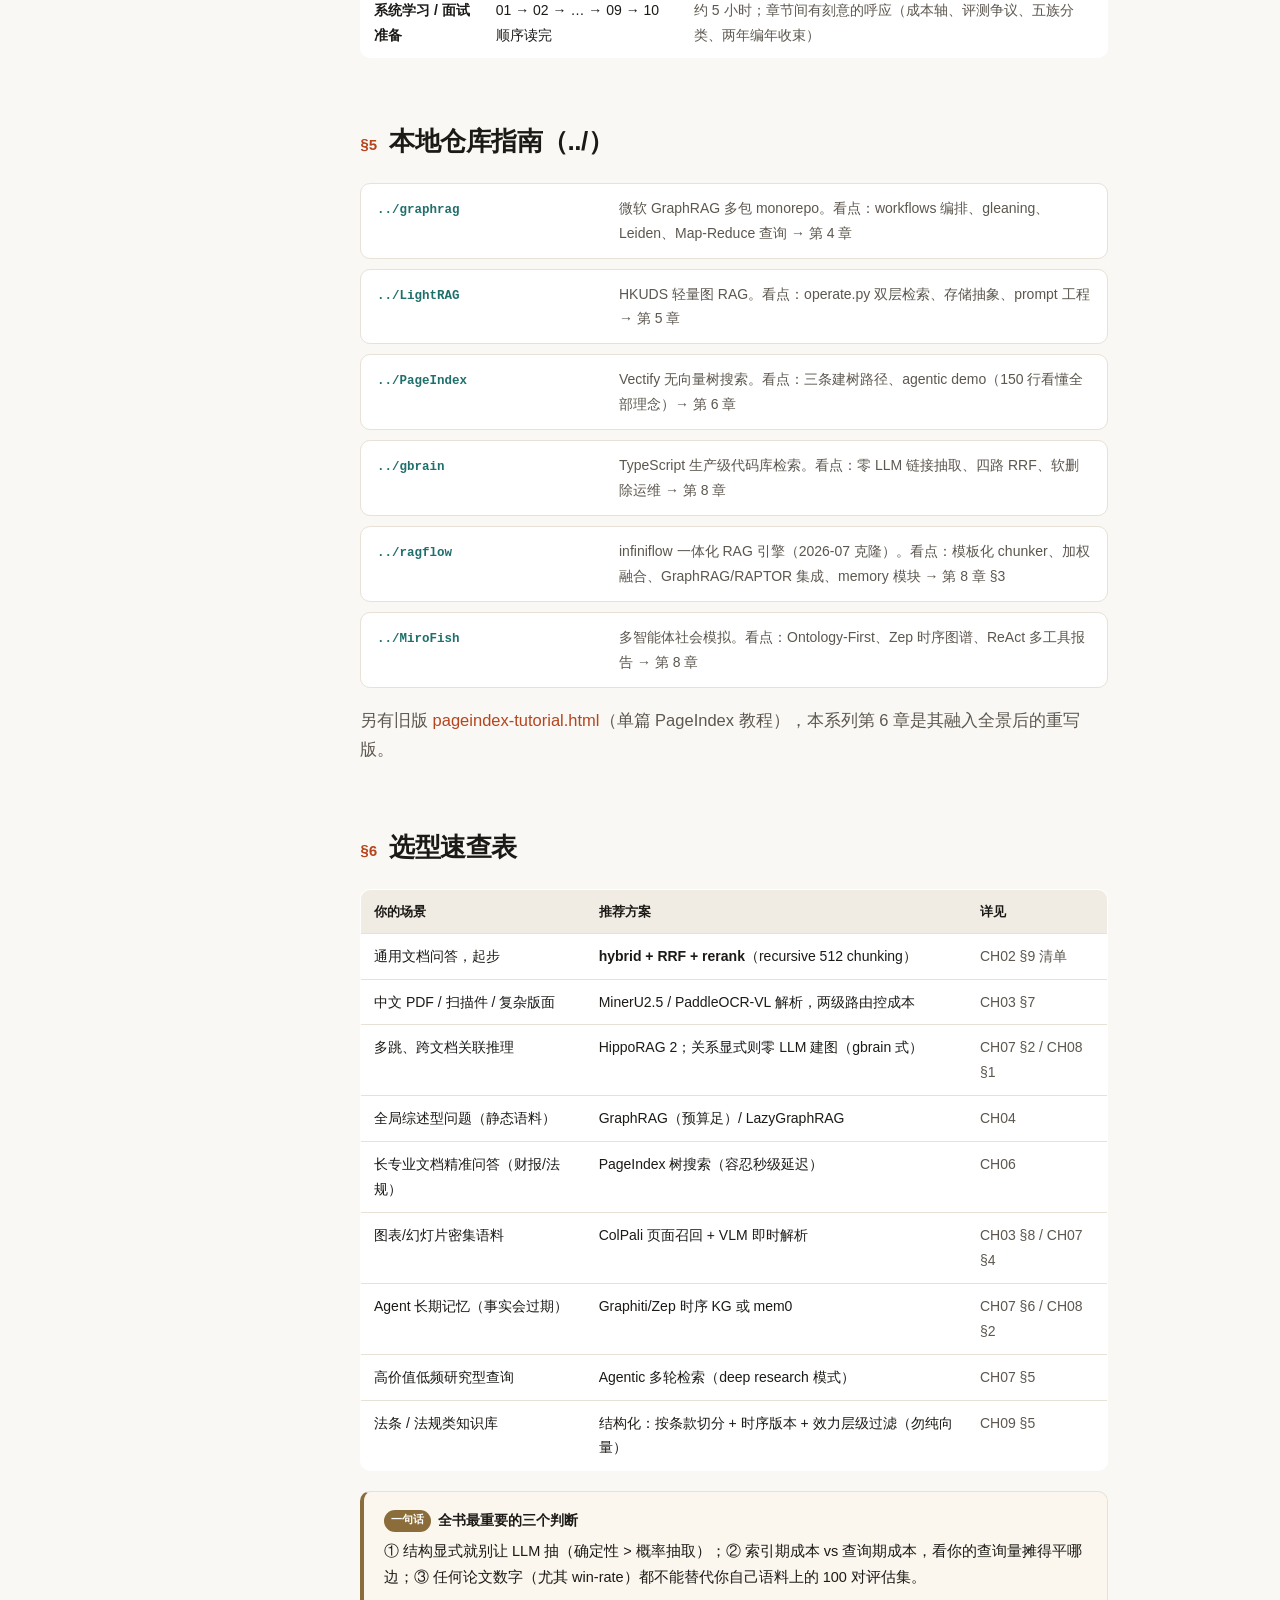
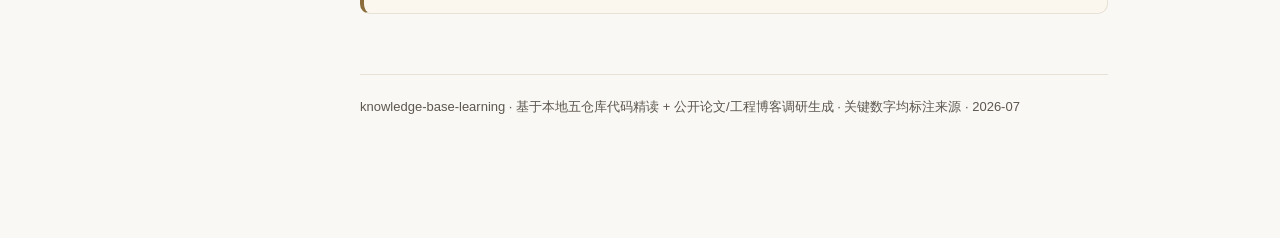
==== commit 22342dce: "新增第 11 章《自维护知识库》并重构体系全景图 - 体系重审结论：前十章全部描述「请求时」，wiki/dream/sleep-time 构成缺失的   「请求之间」后台认知层——第 11 章为其立碑" ====
--- a/index.html
+++ b/index.html
@@ -33,13 +33,14 @@
     <li><a href="08-practice.html">本地实战与选型</a></li>
     <li><a href="09-industry.html">工业界产品拆解</a></li>
     <li><a href="10-recent.html">2025–26 编年</a></li>
+    <li><a href="11-background.html">自维护知识库</a></li>
   </ol>
 </nav>
 <main>
 <header class="hero">
   <div class="kicker">knowledge-base-learning</div>
   <h1>知识库系统学习地图</h1>
-  <p class="lead">一套面向 agent 开发者的 RAG 深度教程：10 章覆盖历史脉络、全链路机制、文档解析、图/树两族结构化方案的代码级精读、前沿趋势、本 workspace 五个真实仓库的实战对照、Manus / Kimi / 豆包三个成熟产品的路线拆解，以及 2025–2026 逐月编年（含 2026 上半年实时调研）。</p>
+  <p class="lead">一套面向 agent 开发者的 RAG 深度教程：11 章覆盖历史脉络、全链路机制、文档解析、图/树两族结构化方案的代码级精读、前沿趋势、本 workspace 真实仓库的实战对照、Manus / Kimi / 豆包三个成熟产品的路线拆解、2025–2026 逐月编年，以及自维护知识库（wiki / 做梦 / 睡眠计算）这一新成形的后台层。</p>
   <div class="pills">
     <span class="pill">代码精读 <b>graphrag · LightRAG · PageIndex · gbrain · MiroFish</b></span>
     <span class="pill">语言 <b>中文</b></span>
@@ -60,7 +61,7 @@
 <section id="atlas">
   <h2><span class="n">§2</span>一图总览</h2>
   <figure class="diagram">
-    <svg viewBox="0 0 720 340" xmlns="http://www.w3.org/2000/svg" font-family="-apple-system,'PingFang SC',sans-serif">
+    <svg viewBox="0 0 720 412" xmlns="http://www.w3.org/2000/svg" font-family="-apple-system,'PingFang SC',sans-serif">
       <defs><marker id="arI" viewBox="0 0 10 10" refX="9" refY="5" markerWidth="6" markerHeight="6" orient="auto-start-reverse"><path d="M0,0 L10,5 L0,10 z" fill="#5c574f"/></marker></defs>
       <!-- base layer -->
       <rect x="15" y="270" width="690" height="54" rx="10" fill="#fbf7ee" stroke="#8a6d3b"/>
@@ -83,10 +84,10 @@
       <text x="360" y="133" text-anchor="middle" font-size="10.5" fill="#5c574f">RAPTOR：聚类摘要树</text>
       <text x="360" y="149" text-anchor="middle" font-size="10.5" fill="#5c574f">长文档 · 可解释 · 无向量</text>
       <rect x="485" y="74" width="220" height="90" rx="10" fill="#fff" stroke="#2b5f8a"/>
-      <text x="595" y="97" text-anchor="middle" font-size="12" font-weight="800" fill="#2b5f8a">视觉族 + 记忆（第 7 章）</text>
+      <text x="595" y="97" text-anchor="middle" font-size="12" font-weight="800" fill="#2b5f8a">视觉族（第 3、7 章）</text>
       <text x="595" y="117" text-anchor="middle" font-size="10.5" fill="#5c574f">ColPali 免解析视觉检索</text>
-      <text x="595" y="133" text-anchor="middle" font-size="10.5" fill="#5c574f">mem0 / Letta / Graphiti</text>
-      <text x="595" y="149" text-anchor="middle" font-size="10.5" fill="#5c574f">时序 KG：事实有生命周期</text>
+      <text x="595" y="133" text-anchor="middle" font-size="10.5" fill="#5c574f">DeepSeek-OCR 光学压缩</text>
+      <text x="595" y="149" text-anchor="middle" font-size="10.5" fill="#5c574f">图表 / 扫描件的默认解</text>
       <!-- agentic top -->
       <rect x="145" y="8" width="430" height="42" rx="21" fill="#fdf7f2" stroke="#b5451f" stroke-width="1.5"/>
       <text x="360" y="34" text-anchor="middle" font-size="12.5" font-weight="800" fill="#b5451f">屋顶：Agentic RAG（第 7、8 章）—— 模型决定调用哪个、调用几次</text>
@@ -97,8 +98,13 @@
       <line x1="250" y1="72" x2="290" y2="54" stroke="#5c574f" stroke-width="1.3" marker-end="url(#arI)"/>
       <line x1="360" y1="72" x2="360" y2="54" stroke="#5c574f" stroke-width="1.3" marker-end="url(#arI)"/>
       <line x1="470" y1="72" x2="430" y2="54" stroke="#5c574f" stroke-width="1.3" marker-end="url(#arI)"/>
+      <!-- night shift band -->
+      <rect x="15" y="338" width="690" height="62" rx="10" fill="#f6f4fa" stroke="#5b4a8a" stroke-width="1.5"/>
+      <text x="360" y="362" text-anchor="middle" font-size="12.5" font-weight="800" fill="#5b4a8a">夜班：自维护后台（第 11 章）—— 楼描述「请求时」，这一层发生在「请求之间」</text>
+      <text x="360" y="382" text-anchor="middle" font-size="10.5" fill="#5c574f">wiki ingest/lint · sleep-time 记忆巩固 · daydreaming · 经验→技能蒸馏 · 遗忘 —— 共享状态底座：mem0 / Letta / Graphiti 时序 KG（第 7 章 §6）</text>
+      <line x1="360" y1="326" x2="360" y2="336" stroke="#5b4a8a" stroke-width="1.3" stroke-dasharray="4 3" marker-end="url(#arI)"/>
     </svg>
-    <figcaption>知识库系统的四层楼：解析是地基，管道是主干，图/树/视觉是针对特定失败模式的专门楼层，agentic 是把它们统一调度的屋顶。第 1 章讲这栋楼怎么盖起来的（历史），第 8 章教你按需求选楼层（选型）。</figcaption>
+    <figcaption>知识库系统 = 白班大楼 + 夜班后台。楼的四层（解析地基 → 管道主干 → 图/树/视觉楼层 → agentic 屋顶）描述一次请求内知识怎么流动；夜班（第 11 章）在请求之间综合、体检、重组知识。与第 1 章「五族」的对应：楼层 ≈ 向量/图/树/视觉四族按架构位置排布，agentic 族是正交的屋顶。第 1 章讲这栋楼怎么盖起来的（历史），第 8 章教你按需求选楼层（选型）。</figcaption>
   </figure>
 </section>
 
@@ -115,6 +121,7 @@
     <a class="chap" href="08-practice.html"><span class="no">CH 08 · 实战</span><div class="h">本地实战与选型</div><p>gbrain 零 LLM 四路混合检索、MiroFish 时序图谱集体记忆；五仓库同轴对照；失败模式驱动的选型决策图；动手路线。</p><div class="meta">../gbrain ../MiroFish · 30 分钟</div></a>
     <a class="chap" href="09-industry.html"><span class="no">CH 09 · 产品拆解</span><div class="h">工业界产品拆解</div><p>Manus 上下文工程六原则、Kimi 长上下文 + 端到端 RL 搜索、豆包法条场景解剖与火山引擎知识库栈；法律垂直 RAG 对照。</p><div class="meta">Manus / Kimi / 豆包 · 30 分钟</div></a>
     <a class="chap" href="10-recent.html"><span class="no">CH 10 · 编年</span><div class="h">2025–2026 编年</div><p>RAG 被吸收的两年：deep research 普及、RL 学检索谱系、记忆系统演化、context engineering 学科化——逐月钉在时间线上，含 2026 上半年实时调研。</p><div class="meta">2025.01–2026.07 · 35 分钟</div></a>
+    <a class="chap" href="11-background.html"><span class="no">CH 11 · 新层</span><div class="h">自维护知识库</div><p>请求之间的知识：agentic wiki 品类、Gwern Daydreaming、Letta 睡眠计算、Claude Dreaming 产品化——后台认知层成形，附体系边界声明。</p><div class="meta">Wiki · Dream · Sleep-time · 30 分钟</div></a>
   </div>
 </section>
 
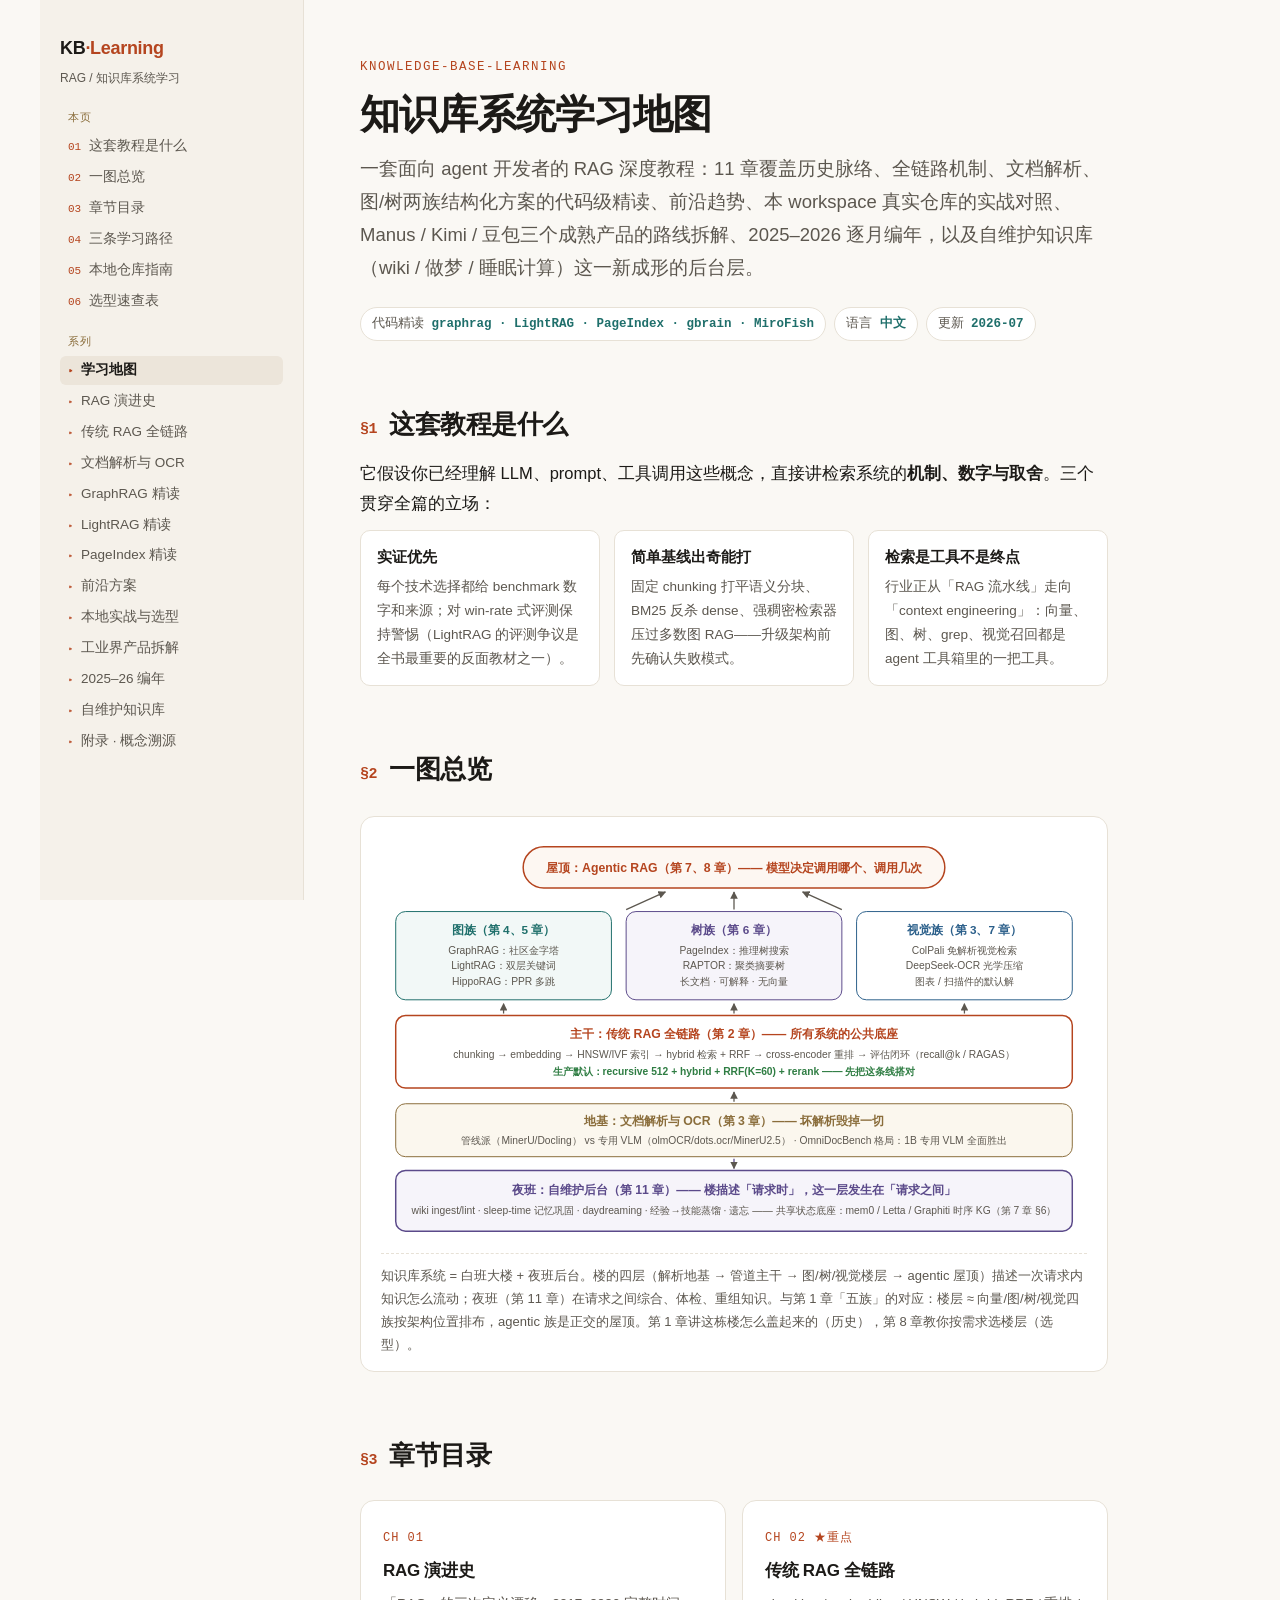
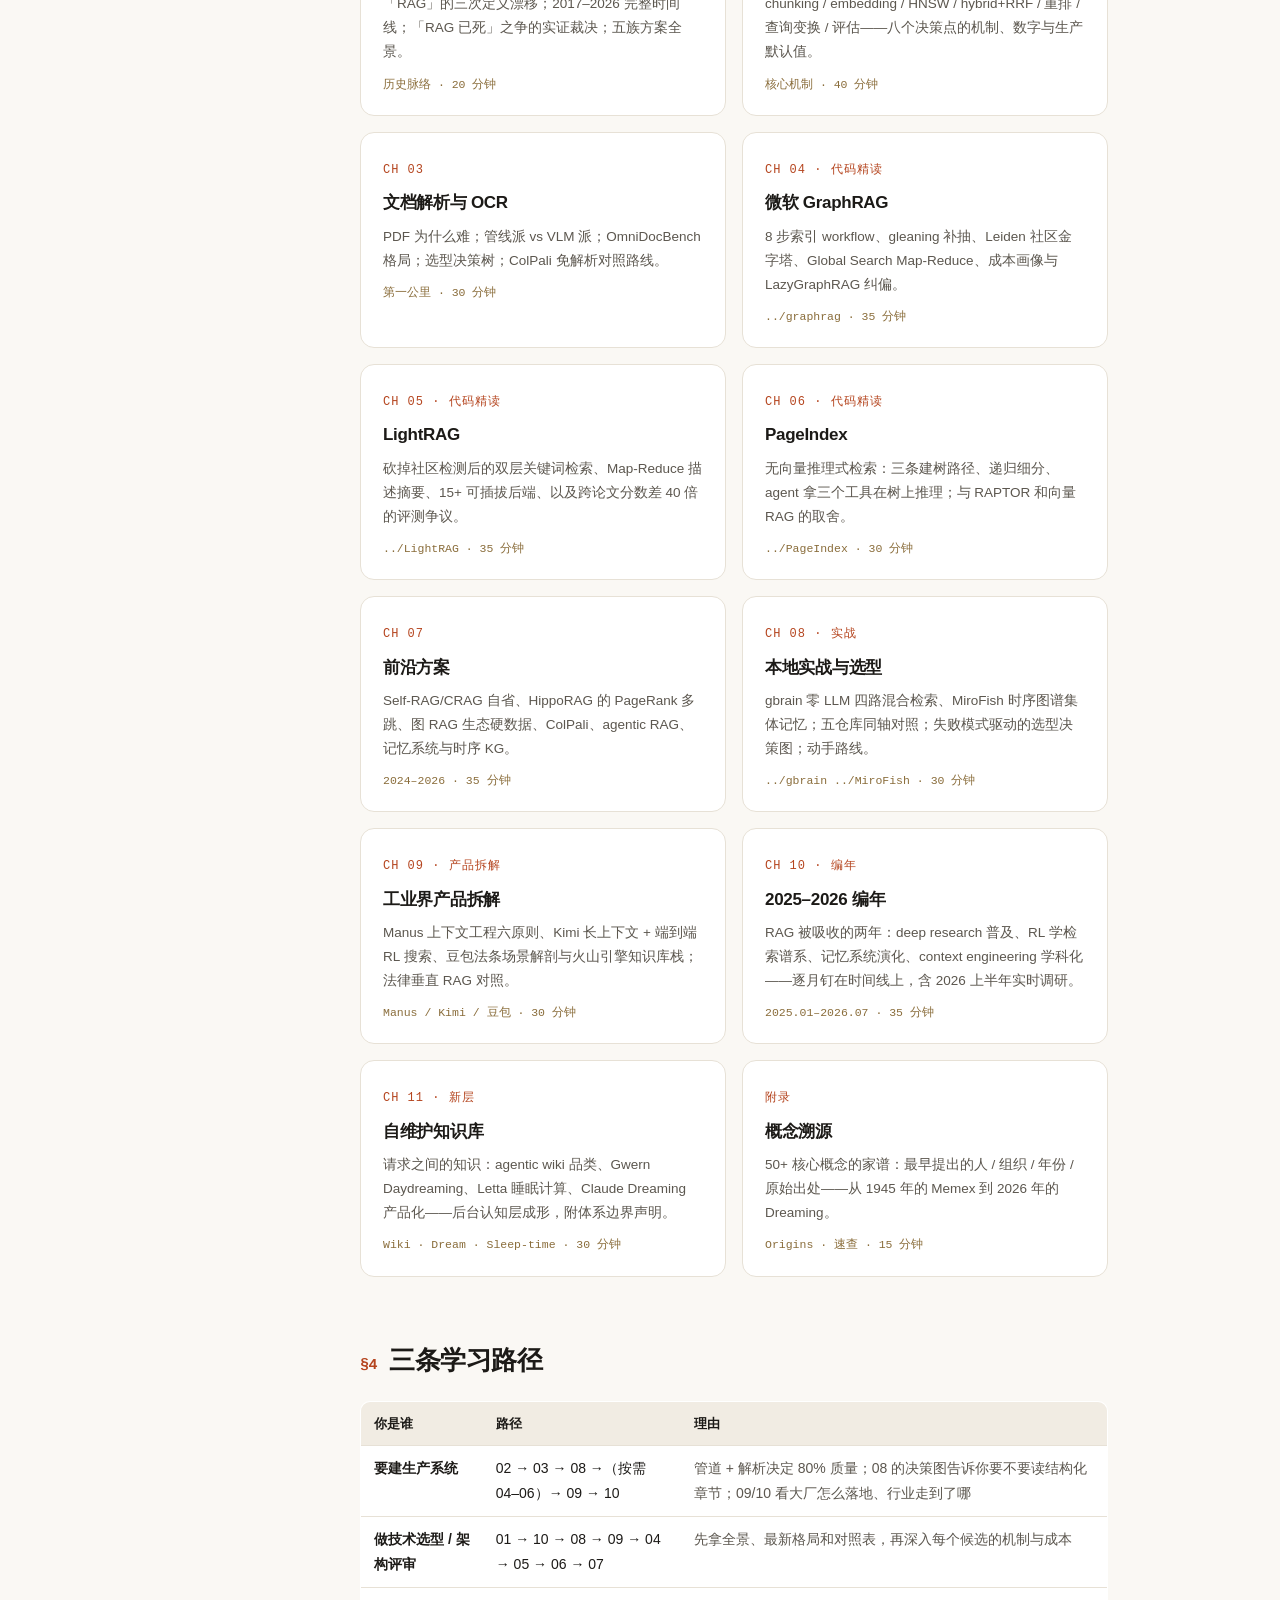
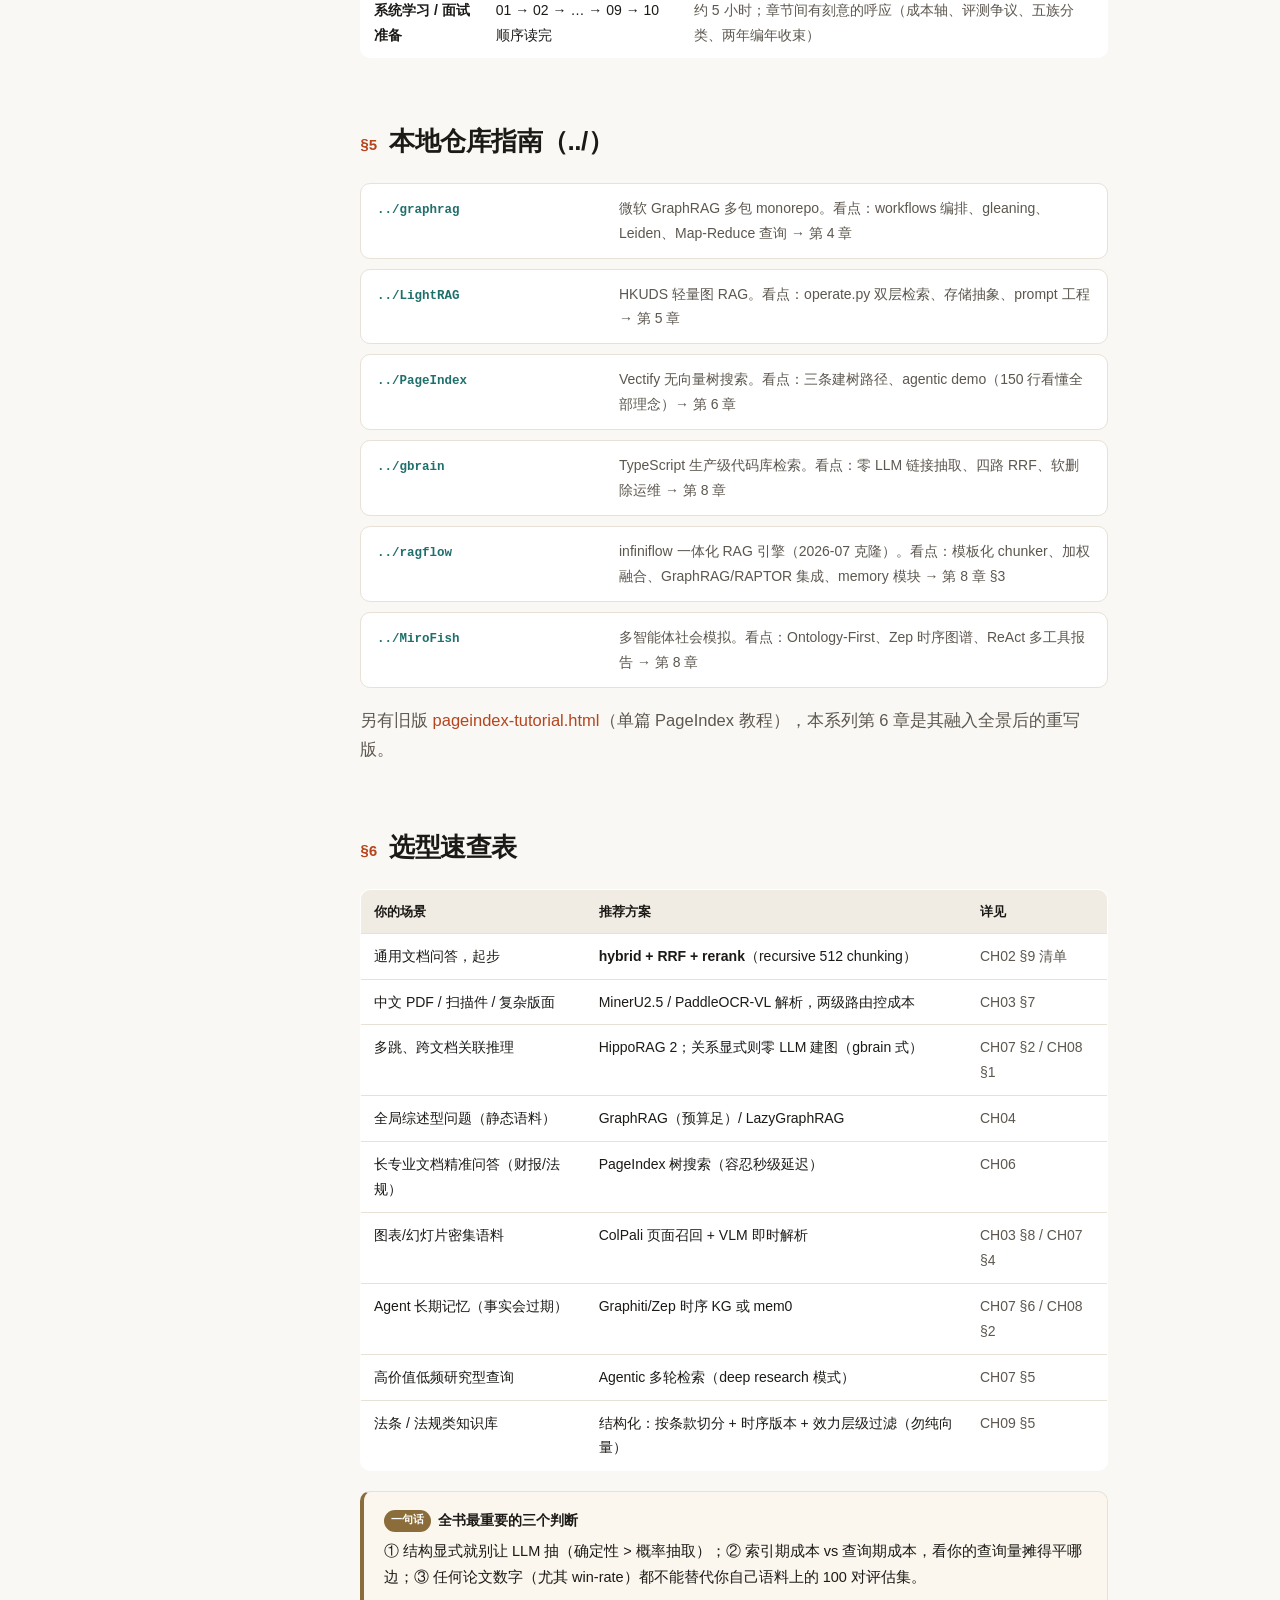
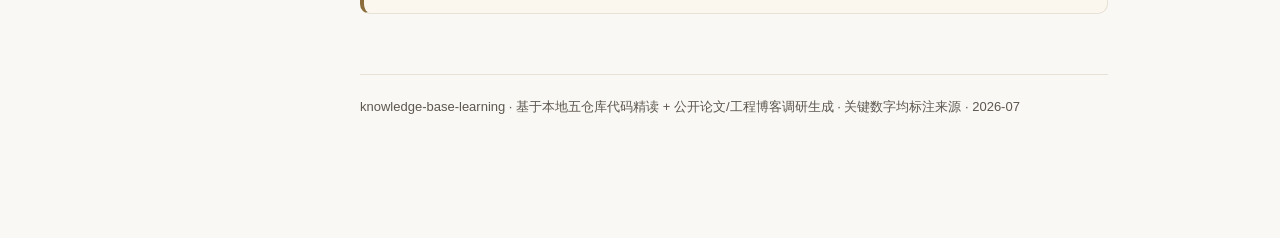
==== commit be64e77a: "整体优化 + 概念溯源附录 - 第 2 章：新增「十行速读版」、新 §8《生成侧：检索之后、答案之前》   （Lost in the Middle 组装顺序 / 引用生成 / 忠实性护栏），评估/清单" ====
--- a/index.html
+++ b/index.html
@@ -34,6 +34,7 @@
     <li><a href="09-industry.html">工业界产品拆解</a></li>
     <li><a href="10-recent.html">2025–26 编年</a></li>
     <li><a href="11-background.html">自维护知识库</a></li>
+    <li><a href="appendix-origins.html">附录 · 概念溯源</a></li>
   </ol>
 </nav>
 <main>
@@ -122,6 +123,7 @@
     <a class="chap" href="09-industry.html"><span class="no">CH 09 · 产品拆解</span><div class="h">工业界产品拆解</div><p>Manus 上下文工程六原则、Kimi 长上下文 + 端到端 RL 搜索、豆包法条场景解剖与火山引擎知识库栈；法律垂直 RAG 对照。</p><div class="meta">Manus / Kimi / 豆包 · 30 分钟</div></a>
     <a class="chap" href="10-recent.html"><span class="no">CH 10 · 编年</span><div class="h">2025–2026 编年</div><p>RAG 被吸收的两年：deep research 普及、RL 学检索谱系、记忆系统演化、context engineering 学科化——逐月钉在时间线上，含 2026 上半年实时调研。</p><div class="meta">2025.01–2026.07 · 35 分钟</div></a>
     <a class="chap" href="11-background.html"><span class="no">CH 11 · 新层</span><div class="h">自维护知识库</div><p>请求之间的知识：agentic wiki 品类、Gwern Daydreaming、Letta 睡眠计算、Claude Dreaming 产品化——后台认知层成形，附体系边界声明。</p><div class="meta">Wiki · Dream · Sleep-time · 30 分钟</div></a>
+    <a class="chap" href="appendix-origins.html"><span class="no">附录</span><div class="h">概念溯源</div><p>50+ 核心概念的家谱：最早提出的人 / 组织 / 年份 / 原始出处——从 1945 年的 Memex 到 2026 年的 Dreaming。</p><div class="meta">Origins · 速查 · 15 分钟</div></a>
   </div>
 </section>
 
